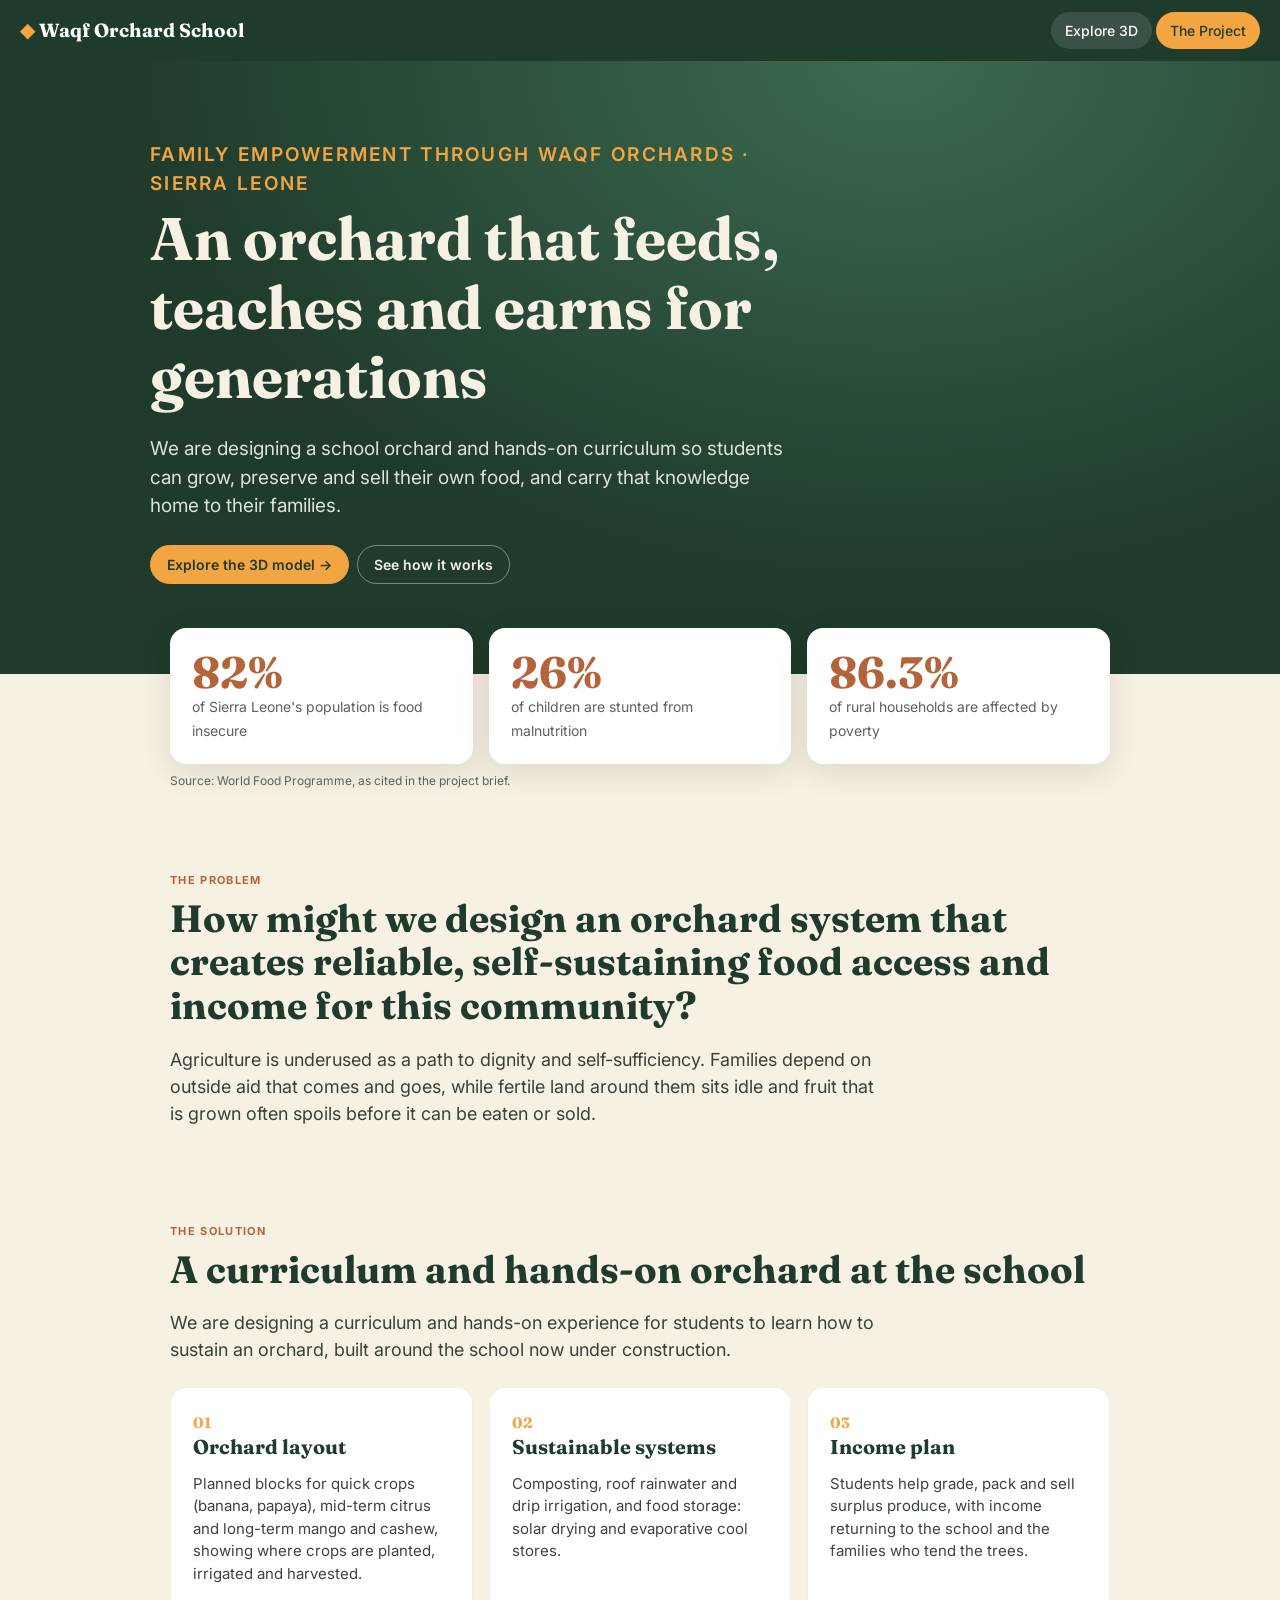
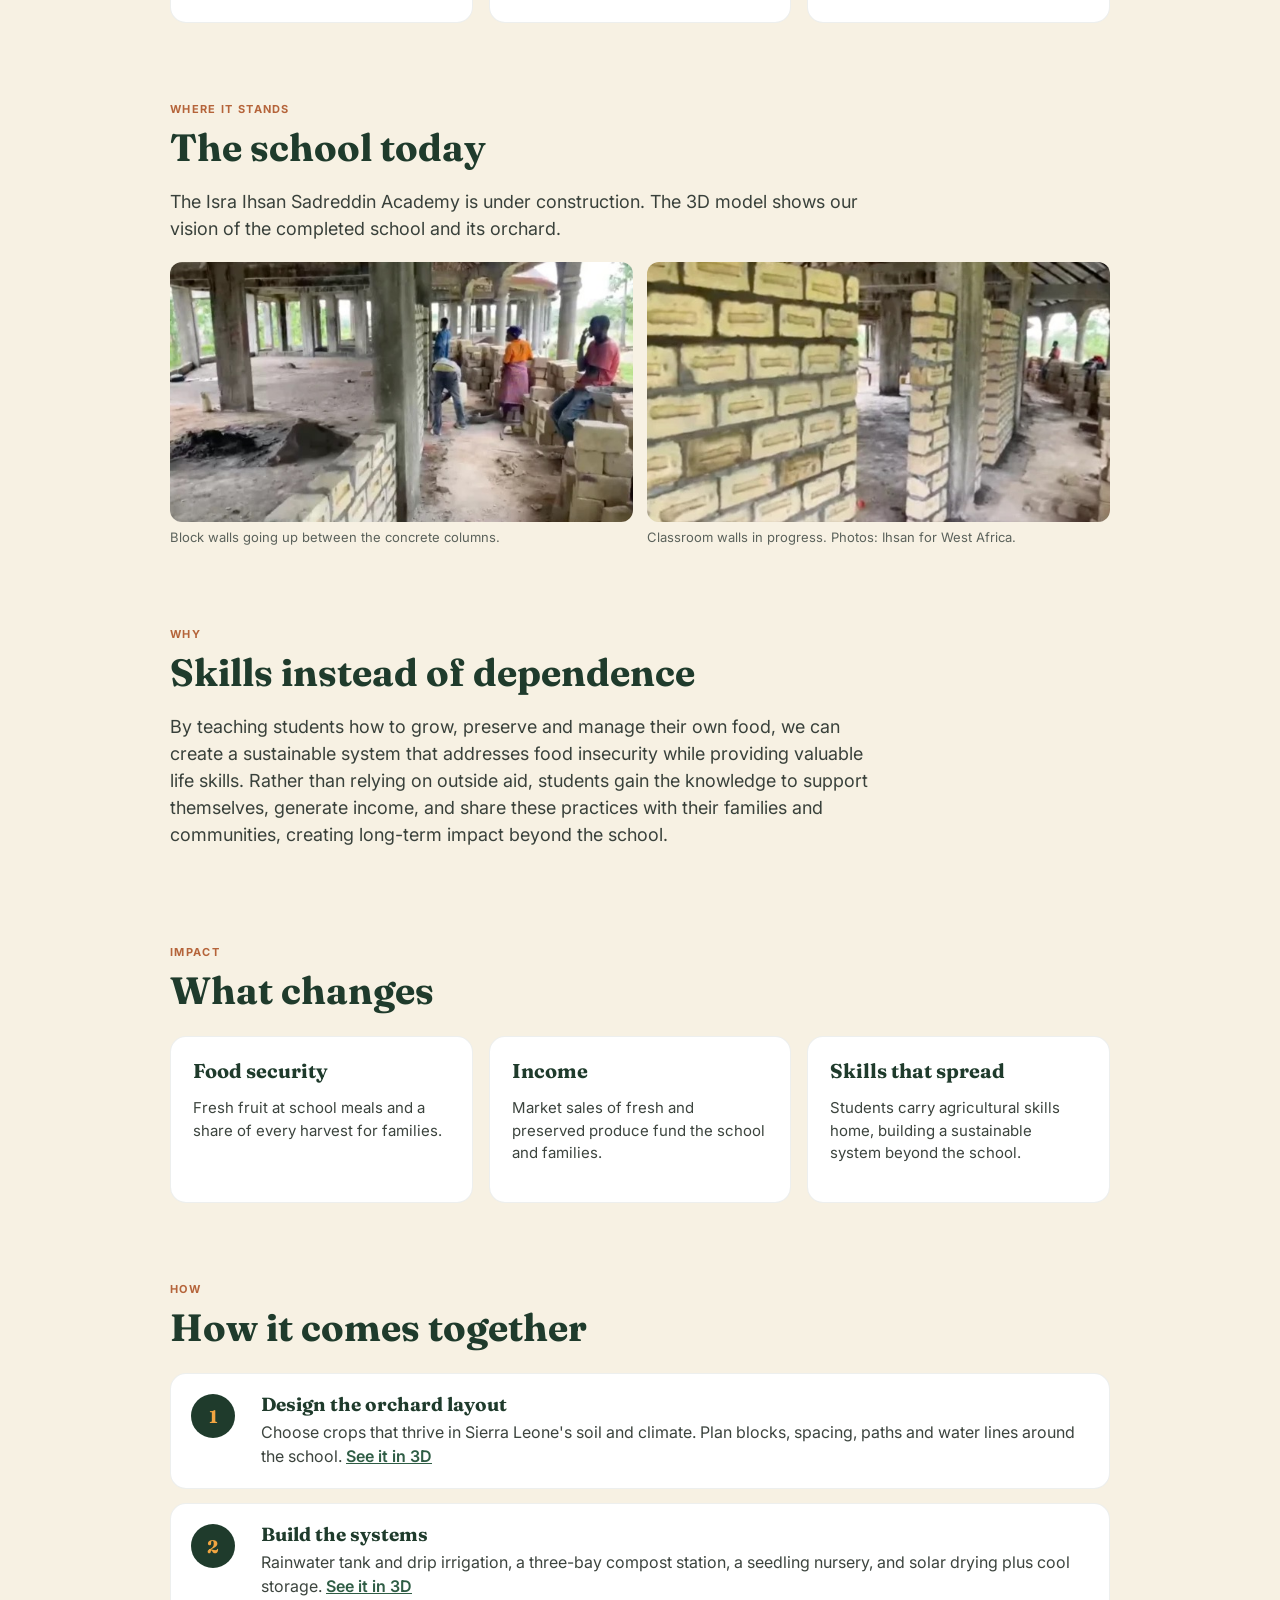
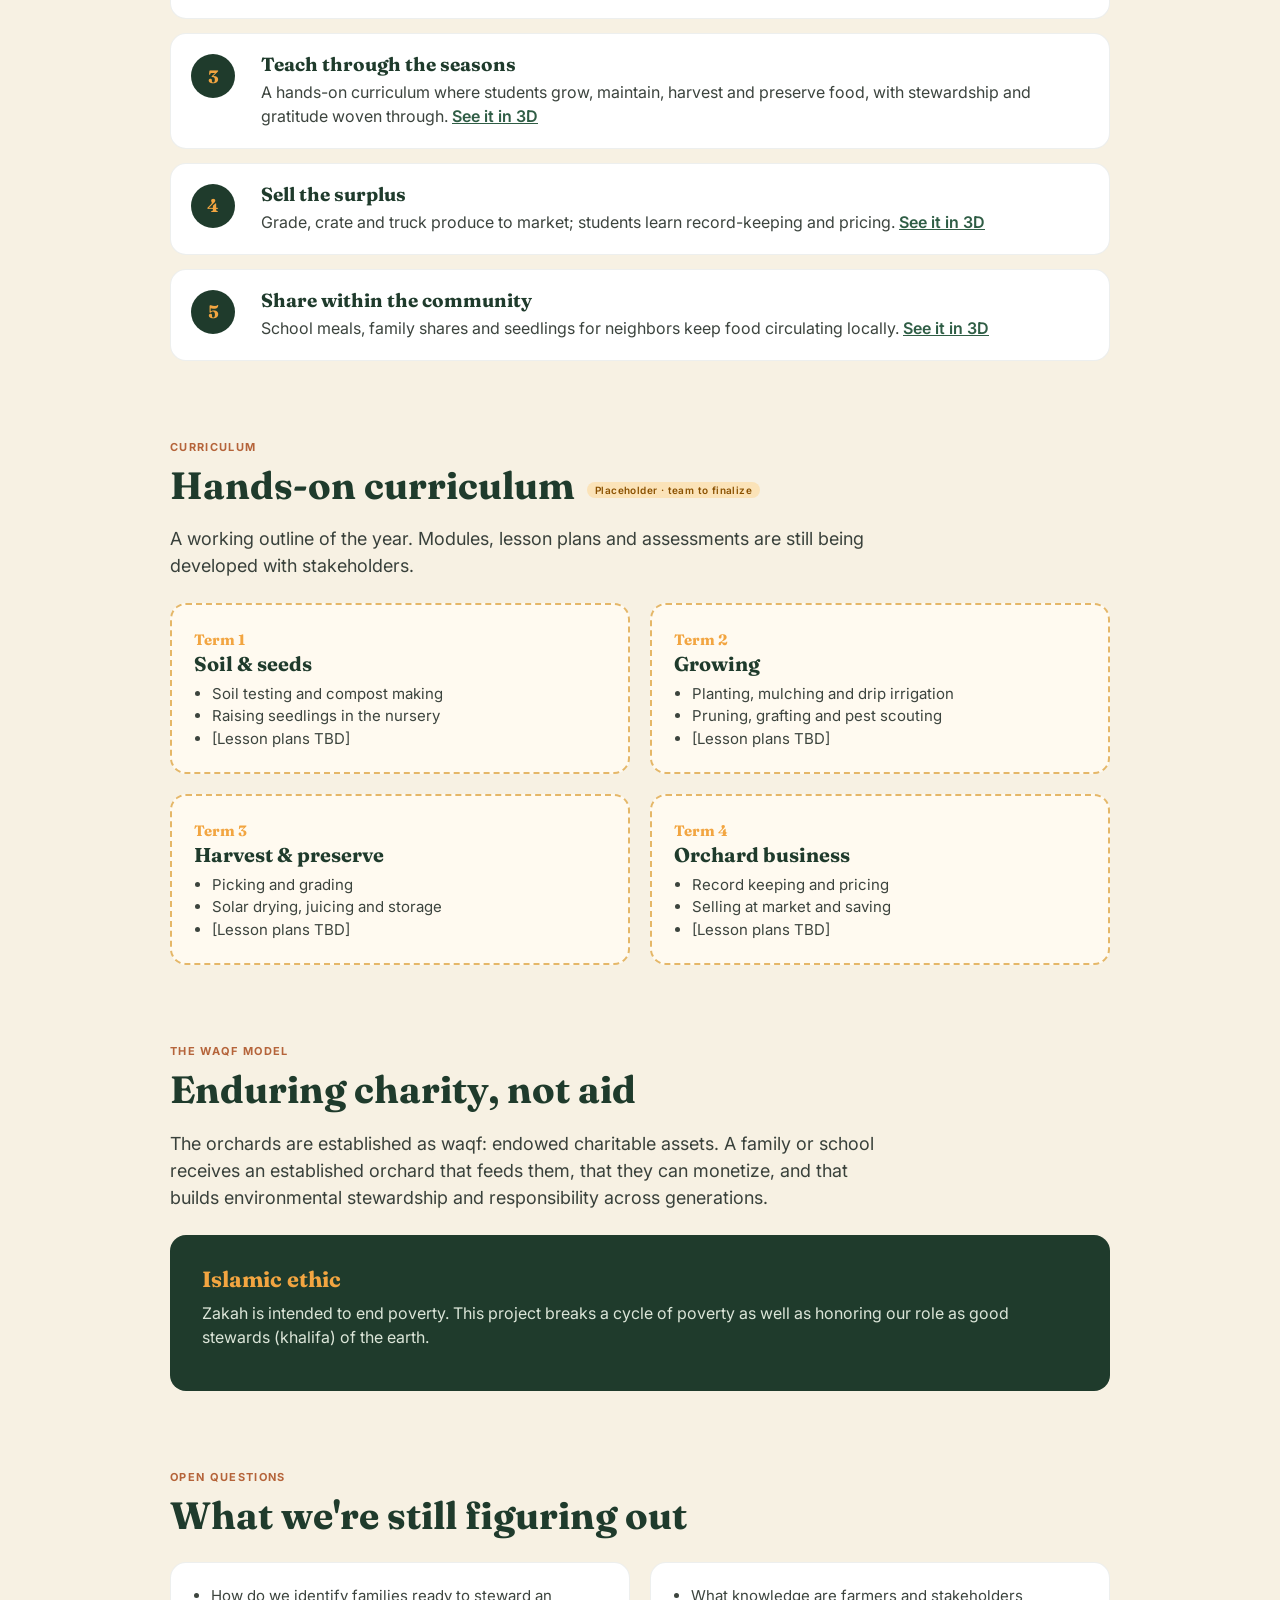
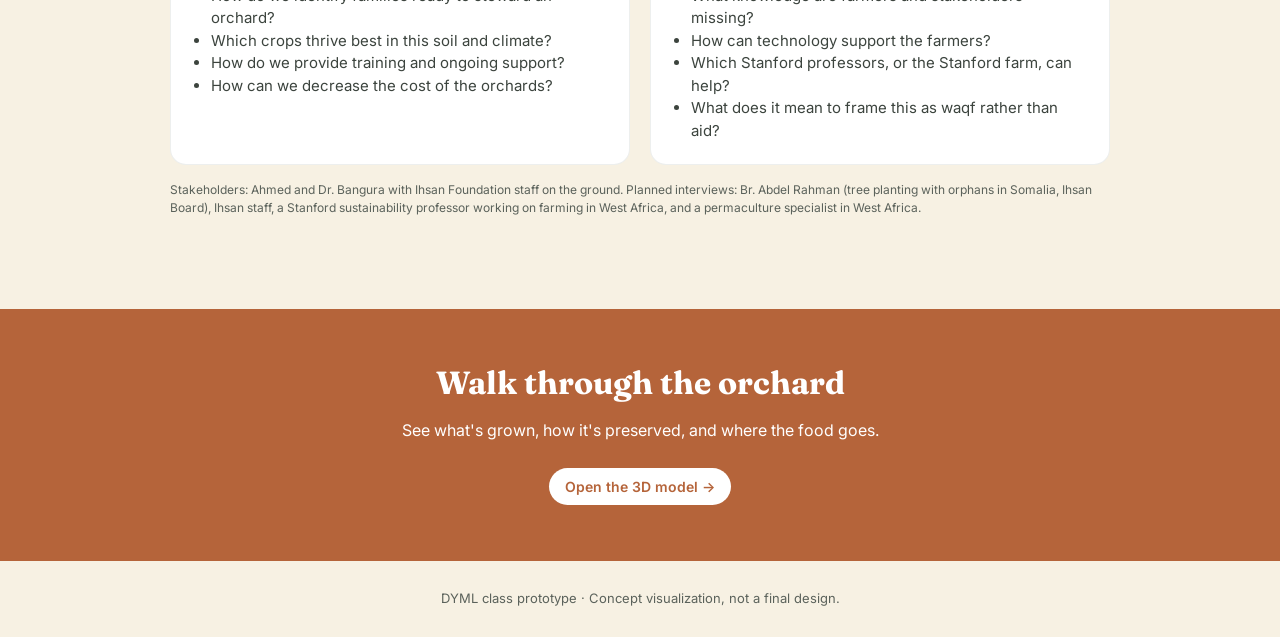
==== project.html @ 0767a240 "Interactive 3D waqf orchard school prototype Procedural Three.js scene of the completed school and o" ====
<!doctype html>
<html lang="en">
<head>
  <meta charset="utf-8" />
  <meta name="viewport" content="width=device-width, initial-scale=1" />
  <title>Waqf Orchard School · The Project</title>
  <meta name="description" content="Family empowerment through waqf orchards in Sierra Leone: the problem, solution, why, impact and how." />
  <link rel="preconnect" href="https://fonts.googleapis.com" />
  <link rel="preconnect" href="https://fonts.gstatic.com" crossorigin />
  <link href="https://fonts.googleapis.com/css2?family=Fraunces:opsz,wght@9..144,500;9..144,700&family=Inter:wght@400;500;600&display=swap" rel="stylesheet" />
  <link rel="stylesheet" href="css/style.css" />
</head>
<body class="page">
  <header class="topbar">
    <a class="brand" href="index.html"><span class="brand-mark">◆</span> Waqf Orchard School</a>
    <nav>
      <a href="index.html">Explore 3D</a>
      <a href="project.html" class="active">The Project</a>
    </nav>
  </header>

  <section class="hero">
    <div class="wrap">
      <p class="eyebrow">Family Empowerment Through Waqf Orchards · Sierra Leone</p>
      <h1>An orchard that feeds, teaches and earns for generations</h1>
      <p>We are designing a school orchard and hands-on curriculum so students can grow, preserve and sell their own food, and carry that knowledge home to their families.</p>
      <div class="actions">
        <a class="btn" href="index.html">Explore the 3D model →</a>
        <a class="btn ghost" href="#how">See how it works</a>
      </div>
    </div>
  </section>

  <div class="wrap">
    <div class="stats">
      <div class="stat"><b>82%</b><span>of Sierra Leone's population is food insecure</span></div>
      <div class="stat"><b>26%</b><span>of children are stunted from malnutrition</span></div>
      <div class="stat"><b>86.3%</b><span>of rural households are affected by poverty</span></div>
    </div>
    <p class="source">Source: World Food Programme, as cited in the project brief.</p>

    <section class="block" id="problem">
      <span class="label-pill">The problem</span>
      <h2>How might we design an orchard system that creates reliable, self-sustaining food access and income for this community?</h2>
      <p class="lead">Agriculture is underused as a path to dignity and self-sufficiency. Families depend on outside aid that comes and goes, while fertile land around them sits idle and fruit that is grown often spoils before it can be eaten or sold.</p>
    </section>

    <section class="block" id="solution">
      <span class="label-pill">The solution</span>
      <h2>A curriculum and hands-on orchard at the school</h2>
      <p class="lead">We are designing a curriculum and hands-on experience for students to learn how to sustain an orchard, built around the school now under construction.</p>
      <div class="grid3">
        <div class="tile"><span class="num">01</span><h3>Orchard layout</h3><p>Planned blocks for quick crops (banana, papaya), mid-term citrus and long-term mango and cashew, showing where crops are planted, irrigated and harvested.</p></div>
        <div class="tile"><span class="num">02</span><h3>Sustainable systems</h3><p>Composting, roof rainwater and drip irrigation, and food storage: solar drying and evaporative cool stores.</p></div>
        <div class="tile"><span class="num">03</span><h3>Income plan</h3><p>Students help grade, pack and sell surplus produce, with income returning to the school and the families who tend the trees.</p></div>
      </div>
    </section>

    <section class="block" id="today">
      <span class="label-pill">Where it stands</span>
      <h2>The school today</h2>
      <p class="lead">The Isra Ihsan Sadreddin Academy is under construction. The 3D model shows our vision of the completed school and its orchard.</p>
      <div class="photos">
        <figure><img src="assets/site-today-1.jpg" alt="Workers building block walls between concrete columns at the unfinished school" /><figcaption>Block walls going up between the concrete columns.</figcaption></figure>
        <figure><img src="assets/site-today-2.jpg" alt="Interior of the unfinished school with stacked blocks and columns" /><figcaption>Classroom walls in progress. Photos: Ihsan for West Africa.</figcaption></figure>
      </div>
    </section>

    <section class="block" id="why">
      <span class="label-pill">Why</span>
      <h2>Skills instead of dependence</h2>
      <p class="lead">By teaching students how to grow, preserve and manage their own food, we can create a sustainable system that addresses food insecurity while providing valuable life skills. Rather than relying on outside aid, students gain the knowledge to support themselves, generate income, and share these practices with their families and communities, creating long-term impact beyond the school.</p>
    </section>

    <section class="block" id="impact">
      <span class="label-pill">Impact</span>
      <h2>What changes</h2>
      <div class="grid3">
        <div class="tile"><h3>Food security</h3><p>Fresh fruit at school meals and a share of every harvest for families.</p></div>
        <div class="tile"><h3>Income</h3><p>Market sales of fresh and preserved produce fund the school and families.</p></div>
        <div class="tile"><h3>Skills that spread</h3><p>Students carry agricultural skills home, building a sustainable system beyond the school.</p></div>
      </div>
    </section>

    <section class="block" id="how">
      <span class="label-pill">How</span>
      <h2>How it comes together</h2>
      <div class="steps-list">
        <div class="step"><div><h3>Design the orchard layout</h3><p>Choose crops that thrive in Sierra Leone's soil and climate. Plan blocks, spacing, paths and water lines around the school. <a href="index.html#mango">See it in 3D</a></p></div></div>
        <div class="step"><div><h3>Build the systems</h3><p>Rainwater tank and drip irrigation, a three-bay compost station, a seedling nursery, and solar drying plus cool storage. <a href="index.html#irrigation">See it in 3D</a></p></div></div>
        <div class="step"><div><h3>Teach through the seasons</h3><p>A hands-on curriculum where students grow, maintain, harvest and preserve food, with stewardship and gratitude woven through. <a href="index.html#classroom">See it in 3D</a></p></div></div>
        <div class="step"><div><h3>Sell the surplus</h3><p>Grade, crate and truck produce to market; students learn record-keeping and pricing. <a href="index.html#truck">See it in 3D</a></p></div></div>
        <div class="step"><div><h3>Share within the community</h3><p>School meals, family shares and seedlings for neighbors keep food circulating locally. <a href="index.html#dining">See it in 3D</a></p></div></div>
      </div>
    </section>

    <section class="block" id="curriculum">
      <span class="label-pill">Curriculum</span>
      <h2>Hands-on curriculum <span class="badge">Placeholder · team to finalize</span></h2>
      <p class="lead">A working outline of the year. Modules, lesson plans and assessments are still being developed with stakeholders.</p>
      <div class="grid2">
        <div class="tile placeholder"><span class="num">Term 1</span><h3>Soil &amp; seeds</h3><ul><li>Soil testing and compost making</li><li>Raising seedlings in the nursery</li><li>[Lesson plans TBD]</li></ul></div>
        <div class="tile placeholder"><span class="num">Term 2</span><h3>Growing</h3><ul><li>Planting, mulching and drip irrigation</li><li>Pruning, grafting and pest scouting</li><li>[Lesson plans TBD]</li></ul></div>
        <div class="tile placeholder"><span class="num">Term 3</span><h3>Harvest &amp; preserve</h3><ul><li>Picking and grading</li><li>Solar drying, juicing and storage</li><li>[Lesson plans TBD]</li></ul></div>
        <div class="tile placeholder"><span class="num">Term 4</span><h3>Orchard business</h3><ul><li>Record keeping and pricing</li><li>Selling at market and saving</li><li>[Lesson plans TBD]</li></ul></div>
      </div>
    </section>

    <section class="block" id="waqf">
      <span class="label-pill">The waqf model</span>
      <h2>Enduring charity, not aid</h2>
      <p class="lead">The orchards are established as waqf: endowed charitable assets. A family or school receives an established orchard that feeds them, that they can monetize, and that builds environmental stewardship and responsibility across generations.</p>
      <div class="quote">
        <h3>Islamic ethic</h3>
        <p>Zakah is intended to end poverty. This project breaks a cycle of poverty as well as honoring our role as good stewards (khalifa) of the earth.</p>
      </div>
    </section>

    <section class="block" id="questions">
      <span class="label-pill">Open questions</span>
      <h2>What we're still figuring out</h2>
      <div class="grid2">
        <div class="tile"><ul>
          <li>How do we identify families ready to steward an orchard?</li>
          <li>Which crops thrive best in this soil and climate?</li>
          <li>How do we provide training and ongoing support?</li>
          <li>How can we decrease the cost of the orchards?</li>
        </ul></div>
        <div class="tile"><ul>
          <li>What knowledge are farmers and stakeholders missing?</li>
          <li>How can technology support the farmers?</li>
          <li>Which Stanford professors, or the Stanford farm, can help?</li>
          <li>What does it mean to frame this as waqf rather than aid?</li>
        </ul></div>
      </div>
      <p class="source" style="margin-top:16px">Stakeholders: Ahmed and Dr. Bangura with Ihsan Foundation staff on the ground. Planned interviews: Br. Abdel Rahman (tree planting with orphans in Somalia, Ihsan Board), Ihsan staff, a Stanford sustainability professor working on farming in West Africa, and a permaculture specialist in West Africa.</p>
    </section>
  </div>

  <section class="cta-band">
    <h2>Walk through the orchard</h2>
    <p>See what's grown, how it's preserved, and where the food goes.</p>
    <a class="btn" href="index.html">Open the 3D model →</a>
  </section>
  <footer>DYML class prototype · Concept visualization, not a final design.</footer>
</body>
</html>
---- css/style.css ----
:root {
  --green: #1f3b2c;
  --green-2: #2f5d45;
  --mango: #f2a541;
  --laterite: #b5643a;
  --cream: #f7f1e3;
  --ink: #1d231f;
  --muted: #5b625b;
  --card: rgba(250, 246, 236, 0.94);
  --shadow: 0 12px 40px rgba(20, 30, 20, 0.25);
  --radius: 16px;
  --serif: 'Fraunces', Georgia, serif;
  --sans: 'Inter', system-ui, -apple-system, sans-serif;
}
* { box-sizing: border-box; }
html, body { margin: 0; }
body { font-family: var(--sans); color: var(--ink); background: var(--cream); line-height: 1.5; }
h1, h2, h3 { font-family: var(--serif); line-height: 1.15; margin: 0 0 0.4em; }
a { color: inherit; }
[hidden] { display: none !important; }

/* ---------- Top bar ---------- */
.topbar {
  position: fixed; top: 0; left: 0; right: 0; z-index: 20;
  display: flex; align-items: center; justify-content: space-between;
  padding: 12px 20px; gap: 12px;
  background: linear-gradient(to bottom, rgba(18, 32, 24, 0.75), rgba(18, 32, 24, 0));
  color: #fff;
}
.brand { font-family: var(--serif); font-weight: 700; font-size: 19px; text-decoration: none; white-space: nowrap; }
.brand-mark { color: var(--mango); }
.topbar nav { display: flex; gap: 4px; }
.topbar nav a {
  text-decoration: none; font-size: 14px; font-weight: 500; padding: 8px 14px; border-radius: 999px;
  background: rgba(255, 255, 255, 0.12); backdrop-filter: blur(6px);
}
.topbar nav a.active, .topbar nav a:hover { background: var(--mango); color: var(--green); }

/* ---------- Explore page ---------- */
body.explore { overflow: hidden; background: #9fb7c9; }
#scene { position: fixed; inset: 0; width: 100vw; height: 100vh; display: block; outline: none; touch-action: none; }
.card { background: var(--card); backdrop-filter: blur(10px); border-radius: var(--radius); box-shadow: var(--shadow); }
.eyebrow { text-transform: uppercase; letter-spacing: 0.12em; font-size: 11px; font-weight: 600; color: var(--laterite); margin: 0 0 6px; }

.intro { position: fixed; left: 24px; top: 84px; width: min(420px, calc(100vw - 32px)); padding: 26px; z-index: 15; }
.intro h1 { font-size: 34px; color: var(--green); }
.intro p { color: var(--muted); margin: 0 0 14px; }
.intro .hint { font-size: 13px; margin: 14px 0 0; }
.actions { display: flex; flex-wrap: wrap; gap: 8px; }

.btn {
  font: 600 14px var(--sans); border: 1px solid rgba(31, 59, 44, 0.25); background: #fff; color: var(--green);
  padding: 10px 16px; border-radius: 999px; cursor: pointer; text-decoration: none; display: inline-flex; align-items: center;
  transition: transform .15s, background .15s;
}
.btn:hover { transform: translateY(-1px); }
.btn.primary { background: var(--green); color: #fff; border-color: var(--green); }
.btn.primary:hover { background: var(--green-2); }
.btn:disabled { opacity: 0.4; cursor: default; transform: none; }

.panel {
  position: fixed; right: 20px; top: 76px; bottom: 84px; width: min(400px, calc(100vw - 32px));
  padding: 24px 24px 20px; overflow-y: auto; z-index: 15; animation: slideIn .35s ease;
}
.panel h2 { font-size: 28px; color: var(--green); padding-right: 24px; }
.panel .summary { color: #333a35; font-size: 15px; }
.panel h3 { font-family: var(--sans); font-size: 13px; text-transform: uppercase; letter-spacing: 0.08em; color: var(--green-2); margin: 18px 0 6px; }
.panel ul { margin: 0; padding-left: 18px; }
.panel li { margin: 5px 0; font-size: 14.5px; }
.badge { display: inline-block; font: 600 10px var(--sans); letter-spacing: 0.04em; text-transform: none; background: #fbe3b8; color: #8a5100; padding: 2px 8px; border-radius: 999px; margin-left: 4px; vertical-align: middle; }
.close {
  position: absolute; top: 12px; right: 12px; width: 32px; height: 32px; border-radius: 50%; border: 0;
  background: rgba(31, 59, 44, 0.08); font-size: 20px; line-height: 1; cursor: pointer; color: var(--green);
}
.close:hover { background: rgba(31, 59, 44, 0.16); }
@keyframes slideIn { from { opacity: 0; transform: translateX(20px); } to { opacity: 1; transform: none; } }

.tour {
  position: fixed; left: 50%; bottom: 24px; transform: translateX(-50%); width: min(620px, calc(100vw - 32px));
  padding: 20px 22px; z-index: 16; animation: rise .35s ease;
}
.tour-head { display: flex; align-items: center; gap: 10px; margin-bottom: 6px; }
.tour .tag { background: var(--mango); color: var(--green); font-weight: 700; font-size: 12px; padding: 3px 10px; border-radius: 999px; text-transform: uppercase; letter-spacing: 0.06em; }
.tour .steps { font-size: 12px; color: var(--muted); }
.tour .close { position: static; margin-left: auto; }
.tour h2 { font-size: 24px; color: var(--green); }
.tour p { margin: 0 0 14px; color: #333a35; }
.tour-nav { display: flex; gap: 8px; justify-content: flex-end; }
.tour-nav #tourPrev { margin-right: auto; }
@keyframes rise { from { opacity: 0; transform: translate(-50%, 16px); } to { opacity: 1; transform: translateX(-50%); } }

body.touring .toolbar, body.touring .controls-hint { display: none; }

.toolbar { position: fixed; left: 20px; bottom: 20px; display: flex; gap: 8px; z-index: 14; }
.tool {
  font: 600 13px var(--sans); padding: 10px 14px; border-radius: 999px; border: 0; cursor: pointer;
  background: var(--card); color: var(--green); box-shadow: var(--shadow);
}
.tool:hover, .tool.on { background: var(--green); color: #fff; }
.controls-hint { position: fixed; right: 20px; bottom: 20px; margin: 0; font-size: 12px; color: #fff; background: rgba(18, 32, 24, 0.55); padding: 7px 12px; border-radius: 999px; z-index: 13; }

/* Hotspots */
#hotspots { position: fixed; inset: 0; pointer-events: none; z-index: 10; }
.hotspot {
  position: absolute; left: 0; top: 0; pointer-events: auto; border: 0; background: none; padding: 0; cursor: pointer;
  display: flex; align-items: center; gap: 6px; margin: -15px 0 0 -15px; font-family: var(--sans);
}
.hotspot .dot {
  width: 30px; height: 30px; border-radius: 50%; display: grid; place-items: center; flex: none;
  background: var(--mango); color: var(--green); font-weight: 700; font-size: 13px;
  border: 2px solid #fff; box-shadow: 0 0 0 0 rgba(242, 165, 65, 0.7); animation: pulse 2.2s infinite;
}
.hotspot .label {
  background: rgba(18, 32, 24, 0.78); color: #fff; font-size: 12.5px; font-weight: 600; padding: 4px 10px;
  border-radius: 999px; white-space: nowrap; transition: opacity .2s;
}
.hotspot:hover .dot, .hotspot.active .dot { background: #fff; transform: scale(1.15); }
.hotspot.active .label { background: var(--green); outline: 2px solid var(--mango); }
.hotspot.far .label { opacity: 0; }
.hotspot.far:hover .label, .hotspot.far.active .label { opacity: 1; }
@keyframes pulse {
  0% { box-shadow: 0 0 0 0 rgba(242, 165, 65, 0.75); }
  70% { box-shadow: 0 0 0 14px rgba(242, 165, 65, 0); }
  100% { box-shadow: 0 0 0 0 rgba(242, 165, 65, 0); }
}

#loader { position: fixed; inset: 0; z-index: 50; display: grid; place-content: center; justify-items: center; gap: 12px; background: var(--green); color: var(--cream); font-family: var(--serif); transition: opacity .6s; }
#loader.done { opacity: 0; pointer-events: none; }
.spinner { width: 38px; height: 38px; border-radius: 50%; border: 3px solid rgba(255,255,255,.25); border-top-color: var(--mango); animation: spin 0.9s linear infinite; }
@keyframes spin { to { transform: rotate(360deg); } }

@media (max-width: 720px) {
  .brand { font-size: 16px; }
  .topbar nav a { padding: 7px 10px; font-size: 13px; }
  .intro { left: 16px; top: 70px; padding: 20px; }
  .intro h1 { font-size: 26px; }
  .panel { left: 16px; right: 16px; top: auto; bottom: 16px; width: auto; max-height: 58vh; animation: rise2 .3s ease; }
  .tour { bottom: 16px; }
  .toolbar { left: 16px; bottom: 16px; }
  .controls-hint { display: none; }
  .hotspot .label { display: none; }
  .hotspot.active .label { display: block; }
  @keyframes rise2 { from { opacity: 0; transform: translateY(20px); } to { opacity: 1; transform: none; } }
}

/* ---------- Project page ---------- */
body.page { background: var(--cream); }
.page .topbar { position: sticky; background: var(--green); }
.hero {
  background: radial-gradient(ellipse at 70% 0%, #3c6b4f 0%, var(--green) 60%);
  color: var(--cream); padding: 80px 20px 90px;
}
.wrap { max-width: 980px; margin: 0 auto; padding: 0 20px; }
.hero .wrap { padding: 0; }
.hero h1 { font-size: clamp(36px, 6vw, 60px); max-width: 760px; }
.hero p { font-size: 19px; max-width: 640px; color: #dbe5d8; }
.hero .eyebrow { color: var(--mango); }
.hero .actions { margin-top: 24px; }
.hero .btn { background: var(--mango); border-color: var(--mango); color: var(--green); }
.hero .btn.ghost { background: transparent; color: var(--cream); border-color: rgba(255,255,255,.4); }

.stats { display: grid; grid-template-columns: repeat(3, 1fr); gap: 16px; margin-top: -46px; }
.stat { background: #fff; border-radius: var(--radius); padding: 22px; box-shadow: 0 8px 30px rgba(20,30,20,.12); }
.stat b { font-family: var(--serif); font-size: 44px; color: var(--laterite); display: block; line-height: 1; }
.stat span { font-size: 14px; color: var(--muted); }
.source { font-size: 12px; color: var(--muted); margin-top: 8px; }

section.block { padding: 64px 0 8px; }
section.block h2 { font-size: clamp(28px, 4vw, 38px); color: var(--green); }
section.block .lead { font-size: 18px; color: #39413b; max-width: 720px; }
.label-pill { display: inline-block; font: 700 11px var(--sans); text-transform: uppercase; letter-spacing: .12em; color: var(--laterite); margin-bottom: 10px; }

.grid2 { display: grid; grid-template-columns: 1fr 1fr; gap: 20px; margin-top: 24px; }
.grid3 { display: grid; grid-template-columns: repeat(3, 1fr); gap: 16px; margin-top: 24px; }
.tile { background: #fff; border-radius: var(--radius); padding: 22px; border: 1px solid rgba(31,59,44,.08); }
.tile h3 { font-size: 20px; color: var(--green); }
.tile p, .tile li { color: #3c443e; font-size: 15px; }
.tile ul { padding-left: 18px; margin: 0; }
.tile .num { font-family: var(--serif); font-size: 15px; color: var(--mango); font-weight: 700; }
.tile.placeholder { border: 2px dashed #e5b768; background: #fffaf0; }

.steps-list { counter-reset: s; display: grid; gap: 14px; margin-top: 24px; }
.step { display: grid; grid-template-columns: 54px 1fr; gap: 16px; background: #fff; border-radius: var(--radius); padding: 20px; border: 1px solid rgba(31,59,44,.08); }
.step::before { counter-increment: s; content: counter(s); width: 44px; height: 44px; border-radius: 50%; background: var(--green); color: var(--mango); display: grid; place-items: center; font: 700 18px var(--serif); }
.step h3 { font-size: 19px; color: var(--green); margin-bottom: 4px; }
.step p { margin: 0; color: #3c443e; }
.step a { color: var(--green-2); font-weight: 600; }

.photos { display: grid; grid-template-columns: 1fr 1fr; gap: 14px; margin-top: 20px; }
.photos figure { margin: 0; }
.photos img { width: 100%; border-radius: 12px; display: block; aspect-ratio: 16/9; object-fit: cover; }
.photos figcaption { font-size: 13px; color: var(--muted); margin-top: 6px; }

.quote { background: var(--green); color: var(--cream); border-radius: var(--radius); padding: 32px; margin-top: 24px; }
.quote h3 { color: var(--mango); font-size: 22px; }
.quote p { color: #dbe5d8; margin: 0 0 10px; }

.cta-band { margin: 72px 0 0; background: var(--laterite); color: #fff; padding: 56px 20px; text-align: center; }
.cta-band h2 { font-size: 32px; }
.cta-band .btn { background: #fff; color: var(--laterite); border: 0; margin-top: 10px; }
footer { padding: 28px 20px; text-align: center; font-size: 13px; color: var(--muted); }

@media (max-width: 760px) {
  .stats, .grid2, .grid3, .photos { grid-template-columns: 1fr; }
  .stats { margin-top: -30px; }
  .hero { padding: 56px 16px 70px; }
  .wrap { padding: 0 16px; }
  .step { grid-template-columns: 44px 1fr; padding: 16px; }
}
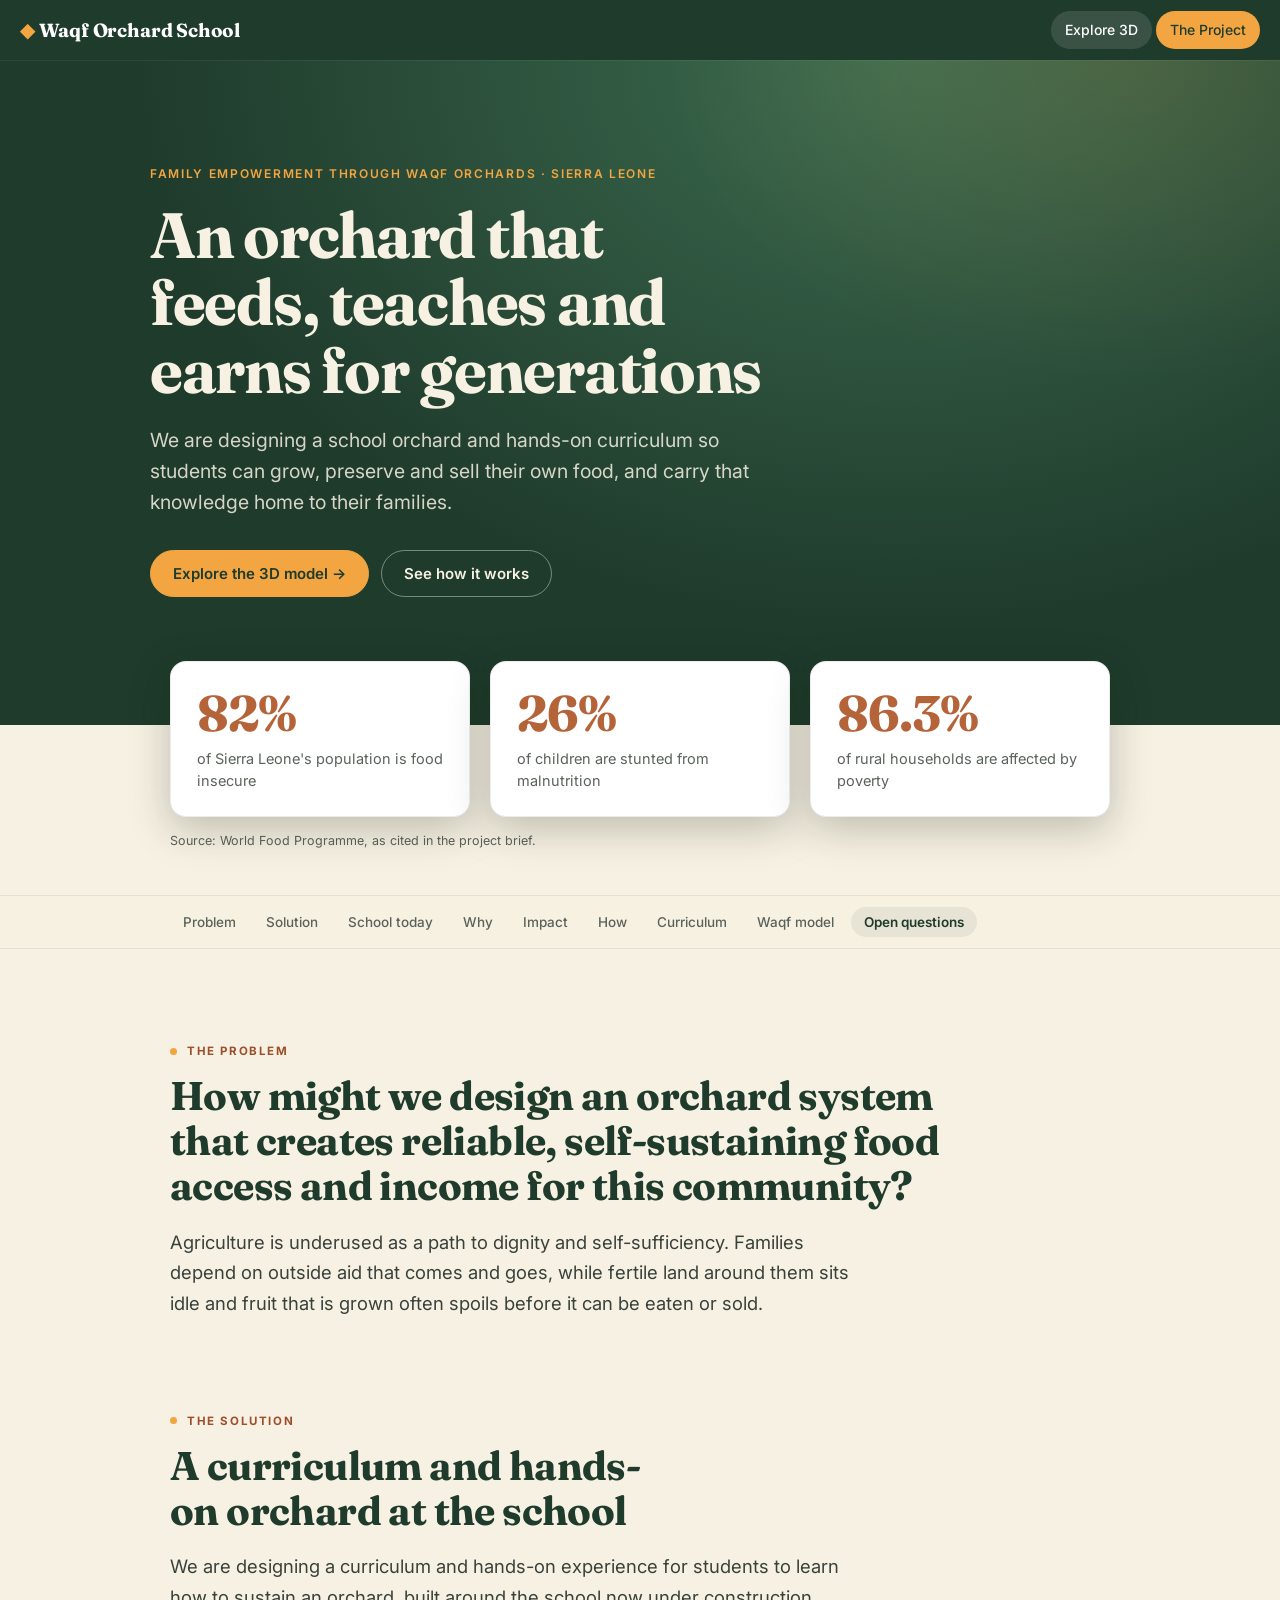
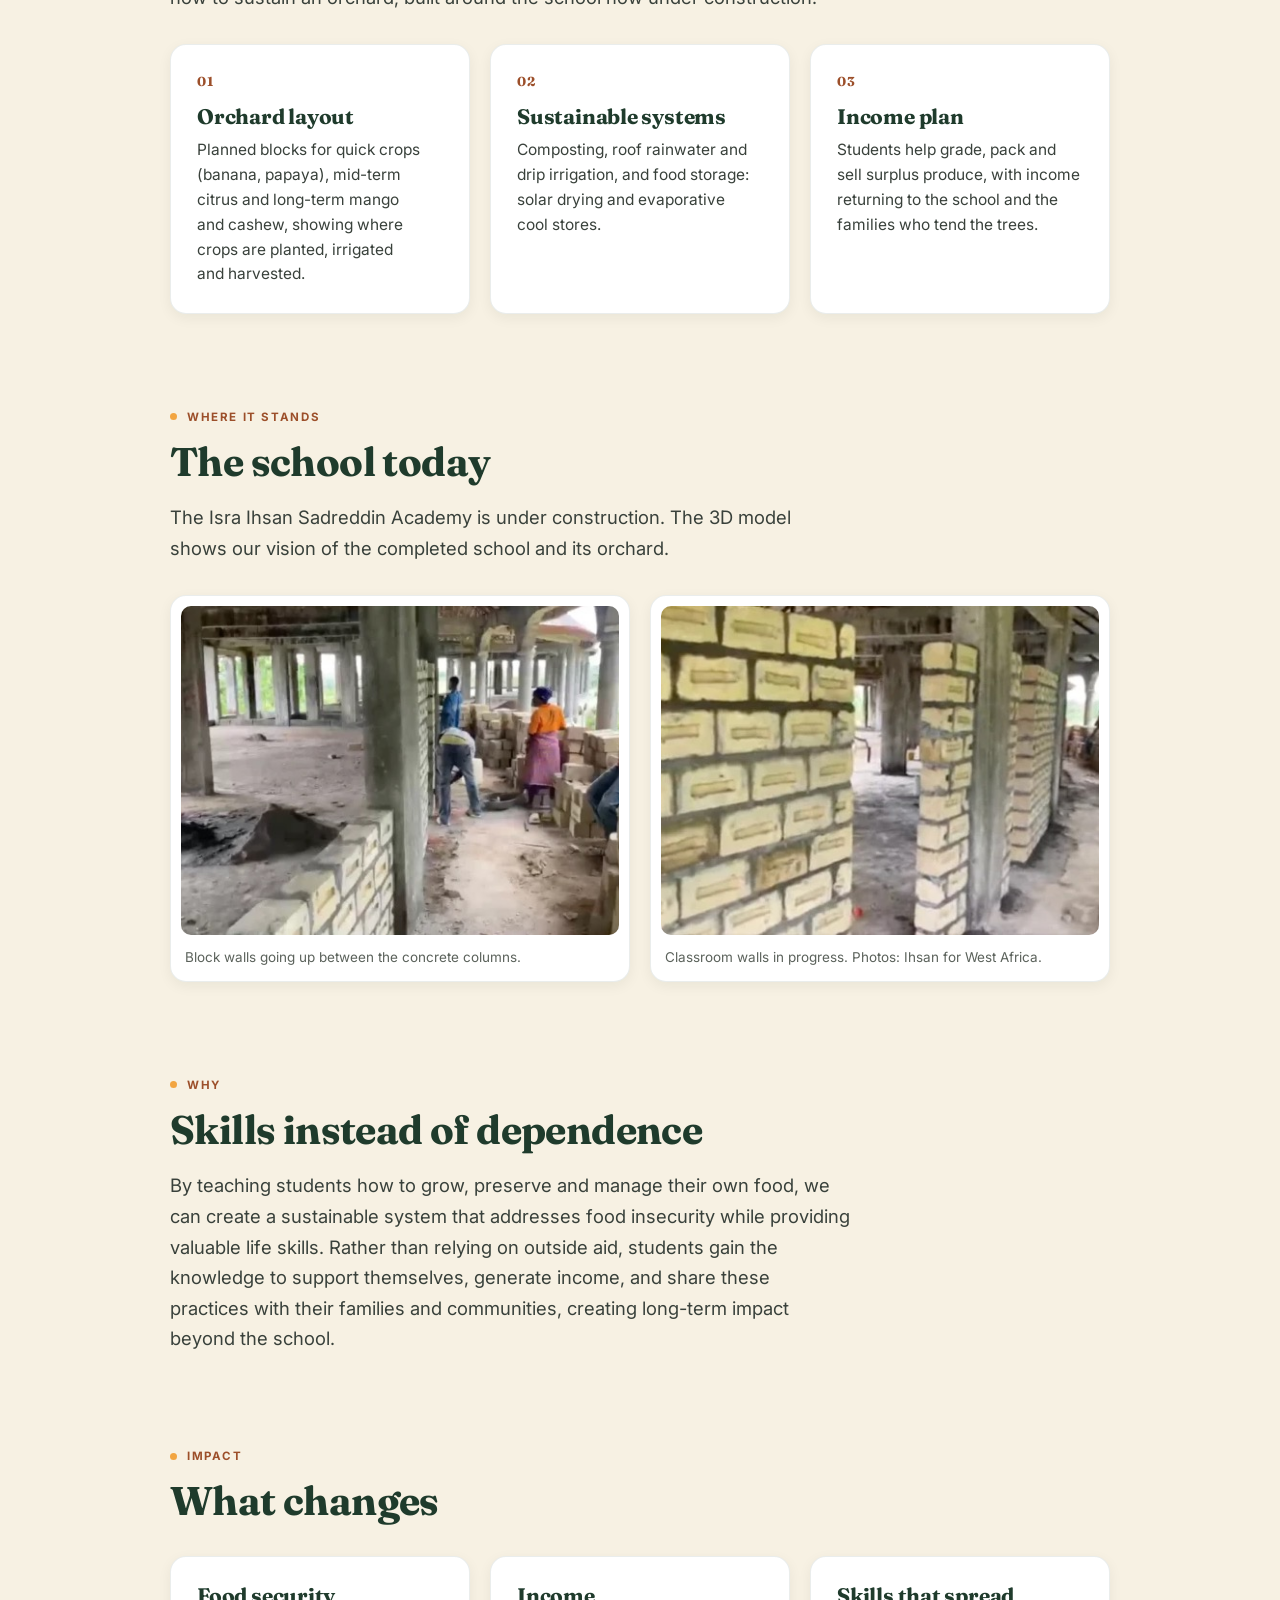
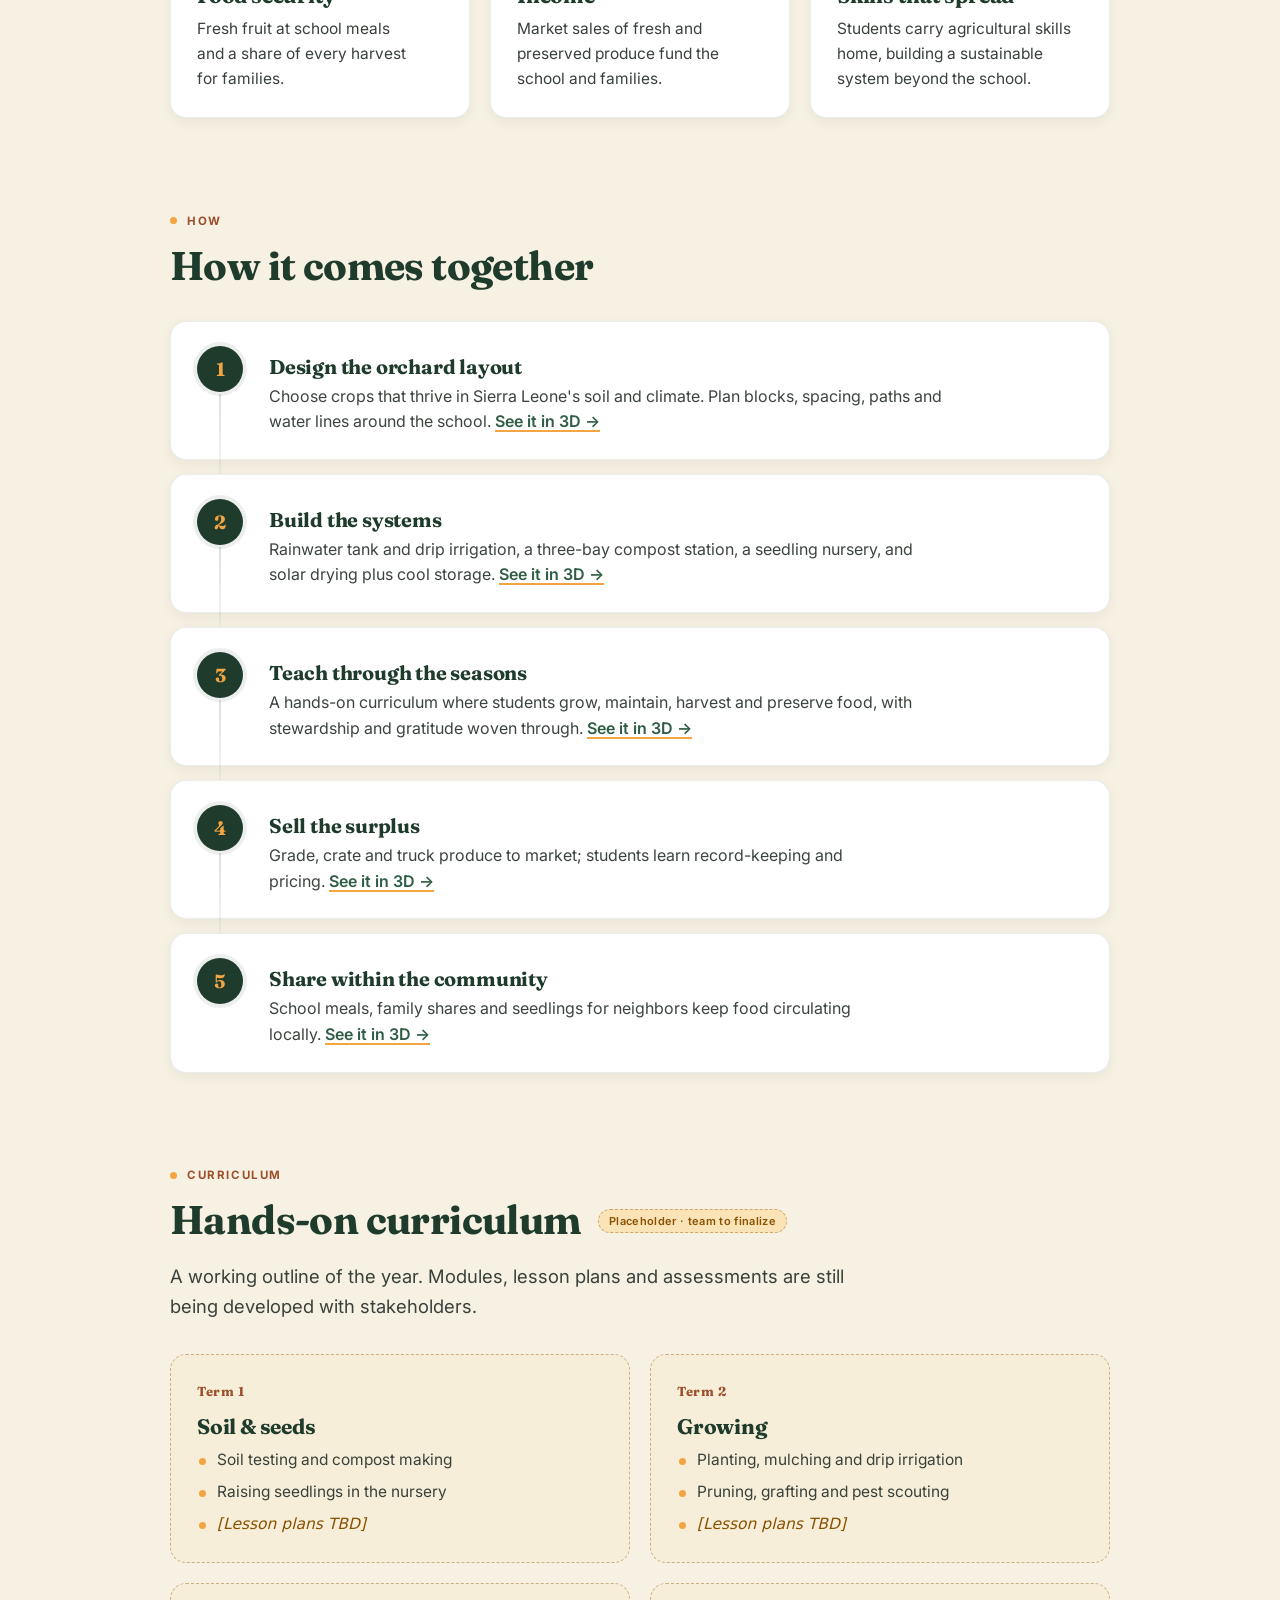
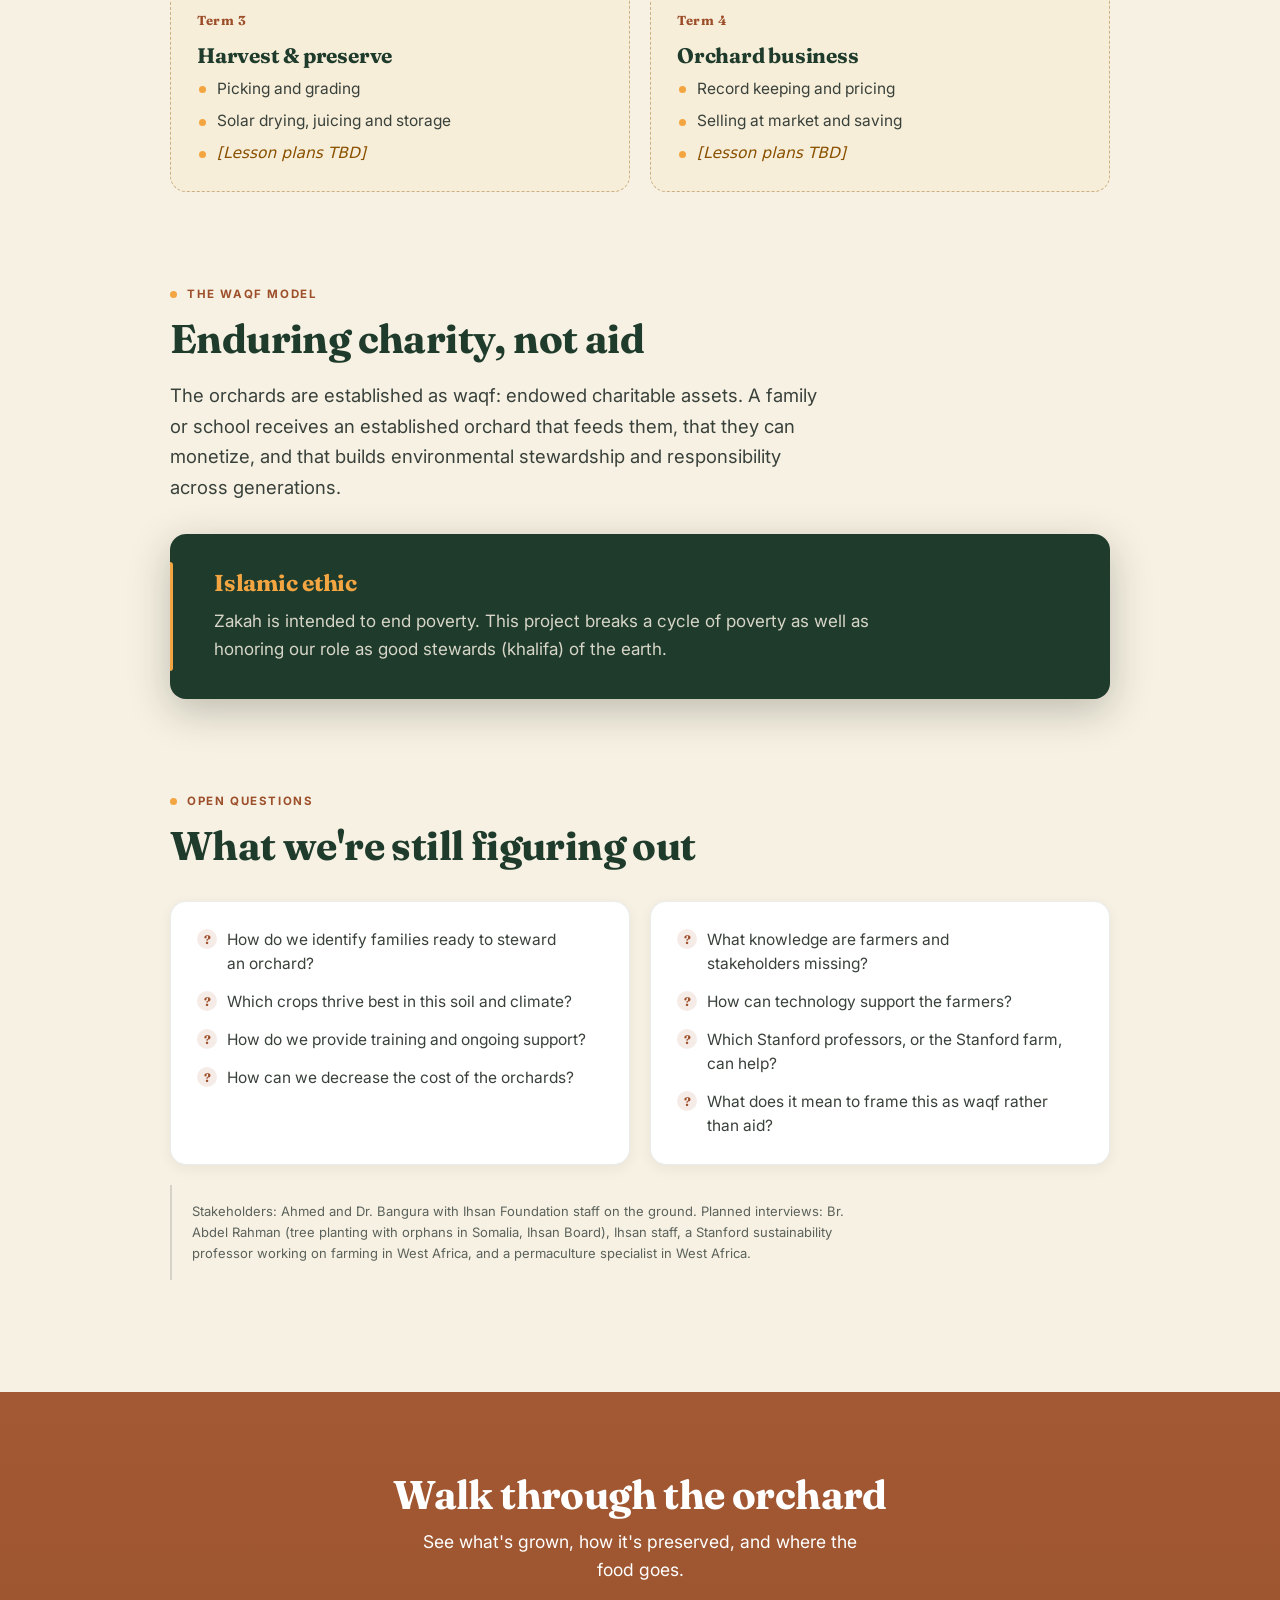
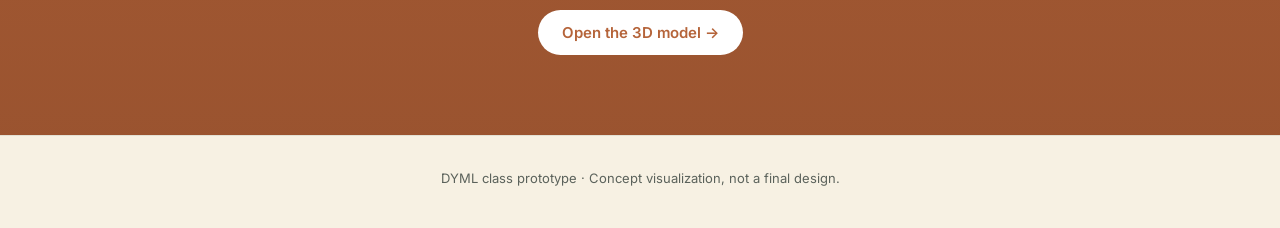
==== commit 00b72b4c: "WIP: explore fly mode, mode switching, Esc to main menu, comments hooks Co-Authored-By: Claude Opus " ====
--- a/project.html
+++ b/project.html
@@ -9,139 +9,179 @@
   <link rel="preconnect" href="https://fonts.gstatic.com" crossorigin />
   <link href="https://fonts.googleapis.com/css2?family=Fraunces:opsz,wght@9..144,500;9..144,700&family=Inter:wght@400;500;600&display=swap" rel="stylesheet" />
   <link rel="stylesheet" href="css/style.css" />
+  <link rel="stylesheet" href="css/project.css" />
 </head>
 <body class="page">
+  <a class="skip-link" href="#main">Skip to content</a>
   <header class="topbar">
     <a class="brand" href="index.html"><span class="brand-mark">◆</span> Waqf Orchard School</a>
-    <nav>
+    <nav aria-label="Site">
       <a href="index.html">Explore 3D</a>
-      <a href="project.html" class="active">The Project</a>
+      <a href="project.html" class="active" aria-current="page">The Project</a>
     </nav>
   </header>
 
-  <section class="hero">
-    <div class="wrap">
-      <p class="eyebrow">Family Empowerment Through Waqf Orchards · Sierra Leone</p>
-      <h1>An orchard that feeds, teaches and earns for generations</h1>
-      <p>We are designing a school orchard and hands-on curriculum so students can grow, preserve and sell their own food, and carry that knowledge home to their families.</p>
-      <div class="actions">
-        <a class="btn" href="index.html">Explore the 3D model →</a>
-        <a class="btn ghost" href="#how">See how it works</a>
-      </div>
-    </div>
-  </section>
-
-  <div class="wrap">
-    <div class="stats">
-      <div class="stat"><b>82%</b><span>of Sierra Leone's population is food insecure</span></div>
-      <div class="stat"><b>26%</b><span>of children are stunted from malnutrition</span></div>
-      <div class="stat"><b>86.3%</b><span>of rural households are affected by poverty</span></div>
-    </div>
-    <p class="source">Source: World Food Programme, as cited in the project brief.</p>
-
-    <section class="block" id="problem">
-      <span class="label-pill">The problem</span>
-      <h2>How might we design an orchard system that creates reliable, self-sustaining food access and income for this community?</h2>
-      <p class="lead">Agriculture is underused as a path to dignity and self-sufficiency. Families depend on outside aid that comes and goes, while fertile land around them sits idle and fruit that is grown often spoils before it can be eaten or sold.</p>
-    </section>
-
-    <section class="block" id="solution">
-      <span class="label-pill">The solution</span>
-      <h2>A curriculum and hands-on orchard at the school</h2>
-      <p class="lead">We are designing a curriculum and hands-on experience for students to learn how to sustain an orchard, built around the school now under construction.</p>
-      <div class="grid3">
-        <div class="tile"><span class="num">01</span><h3>Orchard layout</h3><p>Planned blocks for quick crops (banana, papaya), mid-term citrus and long-term mango and cashew, showing where crops are planted, irrigated and harvested.</p></div>
-        <div class="tile"><span class="num">02</span><h3>Sustainable systems</h3><p>Composting, roof rainwater and drip irrigation, and food storage: solar drying and evaporative cool stores.</p></div>
-        <div class="tile"><span class="num">03</span><h3>Income plan</h3><p>Students help grade, pack and sell surplus produce, with income returning to the school and the families who tend the trees.</p></div>
+  <main id="main">
+    <section class="hero">
+      <div class="wrap">
+        <p class="eyebrow">Family Empowerment Through Waqf Orchards · Sierra Leone</p>
+        <h1>An orchard that feeds, teaches and earns for generations</h1>
+        <p>We are designing a school orchard and hands-on curriculum so students can grow, preserve and sell their own food, and carry that knowledge home to their families.</p>
+        <div class="actions">
+          <a class="btn" href="index.html">Explore the 3D model →</a>
+          <a class="btn ghost" href="#how">See how it works</a>
+        </div>
       </div>
     </section>
 
-    <section class="block" id="today">
-      <span class="label-pill">Where it stands</span>
-      <h2>The school today</h2>
-      <p class="lead">The Isra Ihsan Sadreddin Academy is under construction. The 3D model shows our vision of the completed school and its orchard.</p>
-      <div class="photos">
-        <figure><img src="assets/site-today-1.jpg" alt="Workers building block walls between concrete columns at the unfinished school" /><figcaption>Block walls going up between the concrete columns.</figcaption></figure>
-        <figure><img src="assets/site-today-2.jpg" alt="Interior of the unfinished school with stacked blocks and columns" /><figcaption>Classroom walls in progress. Photos: Ihsan for West Africa.</figcaption></figure>
+    <div class="wrap">
+      <div class="stats">
+        <div class="stat"><b>82%</b><span>of Sierra Leone's population is food insecure</span></div>
+        <div class="stat"><b>26%</b><span>of children are stunted from malnutrition</span></div>
+        <div class="stat"><b>86.3%</b><span>of rural households are affected by poverty</span></div>
       </div>
+      <p class="source">Source: World Food Programme, as cited in the project brief.</p>
+
+      <nav class="section-nav" aria-label="On this page">
+        <div class="section-nav-inner">
+          <a href="#problem">Problem</a>
+          <a href="#solution">Solution</a>
+          <a href="#today">School today</a>
+          <a href="#why">Why</a>
+          <a href="#impact">Impact</a>
+          <a href="#how">How</a>
+          <a href="#curriculum">Curriculum</a>
+          <a href="#waqf">Waqf model</a>
+          <a href="#questions">Open questions</a>
+        </div>
+      </nav>
+
+      <section class="block" id="problem">
+        <span class="label-pill">The problem</span>
+        <h2>How might we design an orchard system that creates reliable, self-sustaining food access and income for this community?</h2>
+        <p class="lead">Agriculture is underused as a path to dignity and self-sufficiency. Families depend on outside aid that comes and goes, while fertile land around them sits idle and fruit that is grown often spoils before it can be eaten or sold.</p>
+      </section>
+
+      <section class="block" id="solution">
+        <span class="label-pill">The solution</span>
+        <h2>A curriculum and hands-on orchard at the school</h2>
+        <p class="lead">We are designing a curriculum and hands-on experience for students to learn how to sustain an orchard, built around the school now under construction.</p>
+        <div class="grid3">
+          <div class="tile"><span class="num">01</span><h3>Orchard layout</h3><p>Planned blocks for quick crops (banana, papaya), mid-term citrus and long-term mango and cashew, showing where crops are planted, irrigated and harvested.</p></div>
+          <div class="tile"><span class="num">02</span><h3>Sustainable systems</h3><p>Composting, roof rainwater and drip irrigation, and food storage: solar drying and evaporative cool stores.</p></div>
+          <div class="tile"><span class="num">03</span><h3>Income plan</h3><p>Students help grade, pack and sell surplus produce, with income returning to the school and the families who tend the trees.</p></div>
+        </div>
+      </section>
+
+      <section class="block" id="today">
+        <span class="label-pill">Where it stands</span>
+        <h2>The school today</h2>
+        <p class="lead">The Isra Ihsan Sadreddin Academy is under construction. The 3D model shows our vision of the completed school and its orchard.</p>
+        <div class="photos">
+          <figure><img src="assets/site-today-1.jpg" alt="Workers building block walls between concrete columns at the unfinished school" /><figcaption>Block walls going up between the concrete columns.</figcaption></figure>
+          <figure><img src="assets/site-today-2.jpg" alt="Interior of the unfinished school with stacked blocks and columns" /><figcaption>Classroom walls in progress. Photos: Ihsan for West Africa.</figcaption></figure>
+        </div>
+      </section>
+
+      <section class="block" id="why">
+        <span class="label-pill">Why</span>
+        <h2>Skills instead of dependence</h2>
+        <p class="lead">By teaching students how to grow, preserve and manage their own food, we can create a sustainable system that addresses food insecurity while providing valuable life skills. Rather than relying on outside aid, students gain the knowledge to support themselves, generate income, and share these practices with their families and communities, creating long-term impact beyond the school.</p>
+      </section>
+
+      <section class="block" id="impact">
+        <span class="label-pill">Impact</span>
+        <h2>What changes</h2>
+        <div class="grid3">
+          <div class="tile"><h3>Food security</h3><p>Fresh fruit at school meals and a share of every harvest for families.</p></div>
+          <div class="tile"><h3>Income</h3><p>Market sales of fresh and preserved produce fund the school and families.</p></div>
+          <div class="tile"><h3>Skills that spread</h3><p>Students carry agricultural skills home, building a sustainable system beyond the school.</p></div>
+        </div>
+      </section>
+
+      <section class="block" id="how">
+        <span class="label-pill">How</span>
+        <h2>How it comes together</h2>
+        <div class="steps-list">
+          <div class="step"><div><h3>Design the orchard layout</h3><p>Choose crops that thrive in Sierra Leone's soil and climate. Plan blocks, spacing, paths and water lines around the school. <a href="index.html#mango">See it in 3D</a></p></div></div>
+          <div class="step"><div><h3>Build the systems</h3><p>Rainwater tank and drip irrigation, a three-bay compost station, a seedling nursery, and solar drying plus cool storage. <a href="index.html#irrigation">See it in 3D</a></p></div></div>
+          <div class="step"><div><h3>Teach through the seasons</h3><p>A hands-on curriculum where students grow, maintain, harvest and preserve food, with stewardship and gratitude woven through. <a href="index.html#classroom">See it in 3D</a></p></div></div>
+          <div class="step"><div><h3>Sell the surplus</h3><p>Grade, crate and truck produce to market; students learn record-keeping and pricing. <a href="index.html#truck">See it in 3D</a></p></div></div>
+          <div class="step"><div><h3>Share within the community</h3><p>School meals, family shares and seedlings for neighbors keep food circulating locally. <a href="index.html#dining">See it in 3D</a></p></div></div>
+        </div>
+      </section>
+
+      <section class="block" id="curriculum">
+        <span class="label-pill">Curriculum</span>
+        <h2>Hands-on curriculum <span class="badge">Placeholder · team to finalize</span></h2>
+        <p class="lead">A working outline of the year. Modules, lesson plans and assessments are still being developed with stakeholders.</p>
+        <div class="grid2">
+          <div class="tile placeholder"><span class="num">Term 1</span><h3>Soil &amp; seeds</h3><ul><li>Soil testing and compost making</li><li>Raising seedlings in the nursery</li><li>[Lesson plans TBD]</li></ul></div>
+          <div class="tile placeholder"><span class="num">Term 2</span><h3>Growing</h3><ul><li>Planting, mulching and drip irrigation</li><li>Pruning, grafting and pest scouting</li><li>[Lesson plans TBD]</li></ul></div>
+          <div class="tile placeholder"><span class="num">Term 3</span><h3>Harvest &amp; preserve</h3><ul><li>Picking and grading</li><li>Solar drying, juicing and storage</li><li>[Lesson plans TBD]</li></ul></div>
+          <div class="tile placeholder"><span class="num">Term 4</span><h3>Orchard business</h3><ul><li>Record keeping and pricing</li><li>Selling at market and saving</li><li>[Lesson plans TBD]</li></ul></div>
+        </div>
+      </section>
+
+      <section class="block" id="waqf">
+        <span class="label-pill">The waqf model</span>
+        <h2>Enduring charity, not aid</h2>
+        <p class="lead">The orchards are established as waqf: endowed charitable assets. A family or school receives an established orchard that feeds them, that they can monetize, and that builds environmental stewardship and responsibility across generations.</p>
+        <div class="quote">
+          <h3>Islamic ethic</h3>
+          <p>Zakah is intended to end poverty. This project breaks a cycle of poverty as well as honoring our role as good stewards (khalifa) of the earth.</p>
+        </div>
+      </section>
+
+      <section class="block" id="questions">
+        <span class="label-pill">Open questions</span>
+        <h2>What we're still figuring out</h2>
+        <div class="grid2">
+          <div class="tile"><ul>
+            <li>How do we identify families ready to steward an orchard?</li>
+            <li>Which crops thrive best in this soil and climate?</li>
+            <li>How do we provide training and ongoing support?</li>
+            <li>How can we decrease the cost of the orchards?</li>
+          </ul></div>
+          <div class="tile"><ul>
+            <li>What knowledge are farmers and stakeholders missing?</li>
+            <li>How can technology support the farmers?</li>
+            <li>Which Stanford professors, or the Stanford farm, can help?</li>
+            <li>What does it mean to frame this as waqf rather than aid?</li>
+          </ul></div>
+        </div>
+        <p class="source stakeholders">Stakeholders: Ahmed and Dr. Bangura with Ihsan Foundation staff on the ground. Planned interviews: Br. Abdel Rahman (tree planting with orphans in Somalia, Ihsan Board), Ihsan staff, a Stanford sustainability professor working on farming in West Africa, and a permaculture specialist in West Africa.</p>
+      </section>
+    </div>
+
+    <section class="cta-band">
+      <h2>Walk through the orchard</h2>
+      <p>See what's grown, how it's preserved, and where the food goes.</p>
+      <a class="btn" href="index.html">Open the 3D model →</a>
     </section>
-
-    <section class="block" id="why">
-      <span class="label-pill">Why</span>
-      <h2>Skills instead of dependence</h2>
-      <p class="lead">By teaching students how to grow, preserve and manage their own food, we can create a sustainable system that addresses food insecurity while providing valuable life skills. Rather than relying on outside aid, students gain the knowledge to support themselves, generate income, and share these practices with their families and communities, creating long-term impact beyond the school.</p>
-    </section>
-
-    <section class="block" id="impact">
-      <span class="label-pill">Impact</span>
-      <h2>What changes</h2>
-      <div class="grid3">
-        <div class="tile"><h3>Food security</h3><p>Fresh fruit at school meals and a share of every harvest for families.</p></div>
-        <div class="tile"><h3>Income</h3><p>Market sales of fresh and preserved produce fund the school and families.</p></div>
-        <div class="tile"><h3>Skills that spread</h3><p>Students carry agricultural skills home, building a sustainable system beyond the school.</p></div>
-      </div>
-    </section>
-
-    <section class="block" id="how">
-      <span class="label-pill">How</span>
-      <h2>How it comes together</h2>
-      <div class="steps-list">
-        <div class="step"><div><h3>Design the orchard layout</h3><p>Choose crops that thrive in Sierra Leone's soil and climate. Plan blocks, spacing, paths and water lines around the school. <a href="index.html#mango">See it in 3D</a></p></div></div>
-        <div class="step"><div><h3>Build the systems</h3><p>Rainwater tank and drip irrigation, a three-bay compost station, a seedling nursery, and solar drying plus cool storage. <a href="index.html#irrigation">See it in 3D</a></p></div></div>
-        <div class="step"><div><h3>Teach through the seasons</h3><p>A hands-on curriculum where students grow, maintain, harvest and preserve food, with stewardship and gratitude woven through. <a href="index.html#classroom">See it in 3D</a></p></div></div>
-        <div class="step"><div><h3>Sell the surplus</h3><p>Grade, crate and truck produce to market; students learn record-keeping and pricing. <a href="index.html#truck">See it in 3D</a></p></div></div>
-        <div class="step"><div><h3>Share within the community</h3><p>School meals, family shares and seedlings for neighbors keep food circulating locally. <a href="index.html#dining">See it in 3D</a></p></div></div>
-      </div>
-    </section>
-
-    <section class="block" id="curriculum">
-      <span class="label-pill">Curriculum</span>
-      <h2>Hands-on curriculum <span class="badge">Placeholder · team to finalize</span></h2>
-      <p class="lead">A working outline of the year. Modules, lesson plans and assessments are still being developed with stakeholders.</p>
-      <div class="grid2">
-        <div class="tile placeholder"><span class="num">Term 1</span><h3>Soil &amp; seeds</h3><ul><li>Soil testing and compost making</li><li>Raising seedlings in the nursery</li><li>[Lesson plans TBD]</li></ul></div>
-        <div class="tile placeholder"><span class="num">Term 2</span><h3>Growing</h3><ul><li>Planting, mulching and drip irrigation</li><li>Pruning, grafting and pest scouting</li><li>[Lesson plans TBD]</li></ul></div>
-        <div class="tile placeholder"><span class="num">Term 3</span><h3>Harvest &amp; preserve</h3><ul><li>Picking and grading</li><li>Solar drying, juicing and storage</li><li>[Lesson plans TBD]</li></ul></div>
-        <div class="tile placeholder"><span class="num">Term 4</span><h3>Orchard business</h3><ul><li>Record keeping and pricing</li><li>Selling at market and saving</li><li>[Lesson plans TBD]</li></ul></div>
-      </div>
-    </section>
-
-    <section class="block" id="waqf">
-      <span class="label-pill">The waqf model</span>
-      <h2>Enduring charity, not aid</h2>
-      <p class="lead">The orchards are established as waqf: endowed charitable assets. A family or school receives an established orchard that feeds them, that they can monetize, and that builds environmental stewardship and responsibility across generations.</p>
-      <div class="quote">
-        <h3>Islamic ethic</h3>
-        <p>Zakah is intended to end poverty. This project breaks a cycle of poverty as well as honoring our role as good stewards (khalifa) of the earth.</p>
-      </div>
-    </section>
-
-    <section class="block" id="questions">
-      <span class="label-pill">Open questions</span>
-      <h2>What we're still figuring out</h2>
-      <div class="grid2">
-        <div class="tile"><ul>
-          <li>How do we identify families ready to steward an orchard?</li>
-          <li>Which crops thrive best in this soil and climate?</li>
-          <li>How do we provide training and ongoing support?</li>
-          <li>How can we decrease the cost of the orchards?</li>
-        </ul></div>
-        <div class="tile"><ul>
-          <li>What knowledge are farmers and stakeholders missing?</li>
-          <li>How can technology support the farmers?</li>
-          <li>Which Stanford professors, or the Stanford farm, can help?</li>
-          <li>What does it mean to frame this as waqf rather than aid?</li>
-        </ul></div>
-      </div>
-      <p class="source" style="margin-top:16px">Stakeholders: Ahmed and Dr. Bangura with Ihsan Foundation staff on the ground. Planned interviews: Br. Abdel Rahman (tree planting with orphans in Somalia, Ihsan Board), Ihsan staff, a Stanford sustainability professor working on farming in West Africa, and a permaculture specialist in West Africa.</p>
-    </section>
-  </div>
-
-  <section class="cta-band">
-    <h2>Walk through the orchard</h2>
-    <p>See what's grown, how it's preserved, and where the food goes.</p>
-    <a class="btn" href="index.html">Open the 3D model →</a>
-  </section>
+  </main>
   <footer>DYML class prototype · Concept visualization, not a final design.</footer>
+  <script>
+    // Mark the section-nav link for the section currently in view.
+    (function () {
+      var links = document.querySelectorAll('.section-nav a[href^="#"]');
+      if (!('IntersectionObserver' in window) || !links.length) return;
+      var byId = {};
+      links.forEach(function (a) { byId[a.getAttribute('href').slice(1)] = a; });
+      var io = new IntersectionObserver(function (entries) {
+        entries.forEach(function (en) {
+          if (!en.isIntersecting) return;
+          links.forEach(function (a) { a.removeAttribute('aria-current'); });
+          var a = byId[en.target.id];
+          if (a) {
+            a.setAttribute('aria-current', 'location');
+            var nav = a.parentNode;
+            if (nav.scrollWidth > nav.clientWidth) nav.scrollTo({ left: a.offsetLeft - 16, behavior: 'smooth' });
+          }
+        });
+      }, { rootMargin: '-35% 0px -60% 0px' });
+      Object.keys(byId).forEach(function (id) { var s = document.getElementById(id); if (s) io.observe(s); });
+    })();
+  </script>
 </body>
 </html>
--- a/css/style.css
+++ b/css/style.css
@@ -11,6 +11,10 @@
   --radius: 16px;
   --serif: 'Fraunces', Georgia, serif;
   --sans: 'Inter', system-ui, -apple-system, sans-serif;
+  /* One motion language for the whole site (matches the 3D camera easing) */
+  --ease: cubic-bezier(0.65, 0, 0.35, 1);
+  --ease-out: cubic-bezier(0.22, 1, 0.36, 1);
+  --dur: 0.45s;
 }
 * { box-sizing: border-box; }
 html, body { margin: 0; }
@@ -42,7 +46,8 @@
 .card { background: var(--card); backdrop-filter: blur(10px); border-radius: var(--radius); box-shadow: var(--shadow); }
 .eyebrow { text-transform: uppercase; letter-spacing: 0.12em; font-size: 11px; font-weight: 600; color: var(--laterite); margin: 0 0 6px; }
 
-.intro { position: fixed; left: 24px; top: 84px; width: min(420px, calc(100vw - 32px)); padding: 26px; z-index: 15; }
+.intro { position: fixed; left: 24px; top: 84px; width: min(420px, calc(100vw - 32px)); padding: 26px; z-index: 15; animation: fadeUp var(--dur) var(--ease-out); }
+@keyframes fadeUp { from { opacity: 0; transform: translateY(14px); } to { opacity: 1; transform: none; } }
 .intro h1 { font-size: 34px; color: var(--green); }
 .intro p { color: var(--muted); margin: 0 0 14px; }
 .intro .hint { font-size: 13px; margin: 14px 0 0; }
@@ -51,7 +56,7 @@
 .btn {
   font: 600 14px var(--sans); border: 1px solid rgba(31, 59, 44, 0.25); background: #fff; color: var(--green);
   padding: 10px 16px; border-radius: 999px; cursor: pointer; text-decoration: none; display: inline-flex; align-items: center;
-  transition: transform .15s, background .15s;
+  transition: transform .2s var(--ease-out), background .2s var(--ease-out), color .2s var(--ease-out);
 }
 .btn:hover { transform: translateY(-1px); }
 .btn.primary { background: var(--green); color: #fff; border-color: var(--green); }
@@ -60,7 +65,7 @@
 
 .panel {
   position: fixed; right: 20px; top: 76px; bottom: 84px; width: min(400px, calc(100vw - 32px));
-  padding: 24px 24px 20px; overflow-y: auto; z-index: 15; animation: slideIn .35s ease;
+  padding: 24px 24px 20px; overflow-y: auto; z-index: 15; animation: slideIn var(--dur) var(--ease-out);
 }
 .panel h2 { font-size: 28px; color: var(--green); padding-right: 24px; }
 .panel .summary { color: #333a35; font-size: 15px; }
@@ -77,7 +82,7 @@
 
 .tour {
   position: fixed; left: 50%; bottom: 24px; transform: translateX(-50%); width: min(620px, calc(100vw - 32px));
-  padding: 20px 22px; z-index: 16; animation: rise .35s ease;
+  padding: 20px 22px; z-index: 16; animation: rise var(--dur) var(--ease-out);
 }
 .tour-head { display: flex; align-items: center; gap: 10px; margin-bottom: 6px; }
 .tour .tag { background: var(--mango); color: var(--green); font-weight: 700; font-size: 12px; padding: 3px 10px; border-radius: 999px; text-transform: uppercase; letter-spacing: 0.06em; }
@@ -89,22 +94,57 @@
 .tour-nav #tourPrev { margin-right: auto; }
 @keyframes rise { from { opacity: 0; transform: translate(-50%, 16px); } to { opacity: 1; transform: translateX(-50%); } }
 
-body.touring .toolbar, body.touring .controls-hint { display: none; }
-
-.toolbar { position: fixed; left: 20px; bottom: 20px; display: flex; gap: 8px; z-index: 14; }
-.tool {
-  font: 600 13px var(--sans); padding: 10px 14px; border-radius: 999px; border: 0; cursor: pointer;
-  background: var(--card); color: var(--green); box-shadow: var(--shadow);
-}
-.tool:hover, .tool.on { background: var(--green); color: #fff; }
-.controls-hint { position: fixed; right: 20px; bottom: 20px; margin: 0; font-size: 12px; color: #fff; background: rgba(18, 32, 24, 0.55); padding: 7px 12px; border-radius: 999px; z-index: 13; }
+body.touring .controls-hint { display: none; }
+.tour.swap h2, .tour.swap p { animation: fadeUp var(--dur) var(--ease-out); }
+
+.controls-hint { position: fixed; right: 20px; bottom: 20px; margin: 0; font-size: 12px; color: #fff; background: rgba(18, 32, 24, 0.62); backdrop-filter: blur(6px); padding: 7px 12px; border-radius: 999px; z-index: 13; display: flex; flex-wrap: wrap; align-items: center; gap: 4px 6px; max-width: calc(100vw - 420px); }
+.controls-hint kbd { margin-left: 6px; }
+.controls-hint kbd:first-child { margin-left: 0; }
+
+/* Mode bar (bottom-left) */
+.modebar { position: fixed; left: 20px; bottom: 20px; z-index: 14; display: flex; gap: 8px; align-items: center; }
+.modebar .seg { display: flex; padding: 4px; gap: 2px; border-radius: 999px; background: var(--card); box-shadow: var(--shadow); backdrop-filter: blur(10px); }
+.mode-btn { font: 600 13px var(--sans); padding: 8px 14px; border-radius: 999px; border: 0; cursor: pointer; background: transparent; color: var(--green); transition: background .25s var(--ease-out), color .25s var(--ease-out); }
+.mode-btn:hover { background: rgba(31, 59, 44, 0.08); }
+.mode-btn[aria-pressed="true"] { background: var(--green); color: #fff; }
+.menu-btn { background: var(--card); box-shadow: var(--shadow); padding: 12px 16px; backdrop-filter: blur(10px); }
+.menu-btn:hover { background: #fff; }
+body.menu-open .menu-btn { display: none; }
+
+/* Main menu */
+.intro .lede { color: var(--muted); margin: 0 0 16px; }
+.menu-label { font: 600 11px var(--sans); letter-spacing: .12em; text-transform: uppercase; color: var(--muted); margin: 0 0 8px !important; }
+.mode-cards { display: grid; gap: 8px; }
+.mode-card { position: relative; display: flex; align-items: center; gap: 14px; width: 100%; text-align: left; padding: 12px 14px; border-radius: 14px; border: 1px solid rgba(31, 59, 44, 0.14); background: #fff; color: var(--ink); cursor: pointer; font-family: var(--sans); transition: transform .25s var(--ease-out), border-color .25s var(--ease-out), box-shadow .25s var(--ease-out); }
+.mode-card:hover { transform: translateY(-1px); border-color: var(--green-2); box-shadow: 0 6px 18px rgba(20, 30, 20, 0.12); }
+.mode-card:focus-visible, .mode-btn:focus-visible { outline: 3px solid var(--mango); outline-offset: 2px; }
+.mode-icon { flex: none; width: 38px; height: 38px; border-radius: 50%; display: grid; place-items: center; background: rgba(31, 59, 44, 0.08); color: var(--green); font-size: 16px; }
+.mode-card.is-default { border-color: var(--green); box-shadow: inset 0 0 0 1px var(--green); }
+.mode-card.is-default .mode-icon { background: var(--green); color: var(--mango); }
+.mode-text { display: grid; gap: 1px; }
+.mode-text b { font: 600 15px var(--sans); color: var(--green); }
+.mode-text small { font-size: 12.5px; color: var(--muted); }
+.mode-tag { position: absolute; top: 10px; right: 12px; font: 700 10px var(--sans); letter-spacing: .06em; text-transform: uppercase; color: var(--laterite); }
+.intro .hint a { color: var(--green-2); font-weight: 600; }
+
+/* Coach marks and resume card */
+.coach { position: fixed; left: 50%; top: 84px; transform: translateX(-50%); z-index: 16; padding: 14px 18px; display: grid; gap: 6px; font-size: 13.5px; color: #333a35; animation: fadeDown var(--dur) var(--ease-out); transition: opacity .45s var(--ease), transform .45s var(--ease); pointer-events: none; }
+.coach b { font-family: var(--serif); font-size: 17px; color: var(--green); }
+.coach span { display: flex; gap: 6px; align-items: center; }
+.coach.out { opacity: 0; transform: translate(-50%, -8px); }
+@keyframes fadeDown { from { opacity: 0; transform: translate(-50%, -10px); } to { opacity: 1; transform: translateX(-50%); } }
+.resume { position: fixed; left: 50%; top: 50%; transform: translate(-50%, -50%); z-index: 30; border: 0; padding: 22px 30px; display: grid; gap: 4px; cursor: pointer; font-family: var(--sans); color: var(--green); animation: fade var(--dur) var(--ease-out); }
+.resume b { font-family: var(--serif); font-size: 22px; }
 
 /* Hotspots */
 #hotspots { position: fixed; inset: 0; pointer-events: none; z-index: 10; }
 .hotspot {
   position: absolute; left: 0; top: 0; pointer-events: auto; border: 0; background: none; padding: 0; cursor: pointer;
   display: flex; align-items: center; gap: 6px; margin: -15px 0 0 -15px; font-family: var(--sans);
-}
+  transition: opacity .3s var(--ease-out);
+}
+.hotspot.off { opacity: 0; pointer-events: none; }
+.hotspot .dot { transition: transform .25s var(--ease-out), background .25s var(--ease-out); }
 .hotspot .dot {
   width: 30px; height: 30px; border-radius: 50%; display: grid; place-items: center; flex: none;
   background: var(--mango); color: var(--green); font-weight: 700; font-size: 13px;
@@ -112,7 +152,7 @@
 }
 .hotspot .label {
   background: rgba(18, 32, 24, 0.78); color: #fff; font-size: 12.5px; font-weight: 600; padding: 4px 10px;
-  border-radius: 999px; white-space: nowrap; transition: opacity .2s;
+  border-radius: 999px; white-space: nowrap; transition: opacity .3s var(--ease-out);
 }
 .hotspot:hover .dot, .hotspot.active .dot { background: #fff; transform: scale(1.15); }
 .hotspot.active .label { background: var(--green); outline: 2px solid var(--mango); }
@@ -124,7 +164,26 @@
   100% { box-shadow: 0 0 0 0 rgba(242, 165, 65, 0); }
 }
 
-#loader { position: fixed; inset: 0; z-index: 50; display: grid; place-content: center; justify-items: center; gap: 12px; background: var(--green); color: var(--cream); font-family: var(--serif); transition: opacity .6s; }
+#loader { position: fixed; inset: 0; z-index: 50; display: grid; place-content: center; justify-items: center; gap: 12px; background: var(--green); color: var(--cream); font-family: var(--serif); transition: opacity .8s var(--ease); }
+
+/* ---------- Walk mode ---------- */
+body.walking #intro { display: none; }
+.walk-hud { position: fixed; inset: 0; pointer-events: none; z-index: 12; animation: fade var(--dur) var(--ease-out); }
+@keyframes fade { from { opacity: 0; } to { opacity: 1; } }
+.crosshair { position: absolute; left: 50%; top: 50%; width: 6px; height: 6px; margin: -3px 0 0 -3px; border-radius: 50%; background: rgba(255,255,255,.85); box-shadow: 0 0 0 1.5px rgba(0,0,0,.25); transition: transform .25s var(--ease-out), background .25s var(--ease-out); }
+.walk-hud.aim .crosshair { transform: scale(2.2); background: var(--mango); }
+kbd { font: 600 11px var(--sans); background: #fff; color: var(--green); border-radius: 6px; padding: 2px 7px; box-shadow: inset 0 -2px 0 rgba(31,59,44,.2); }
+.hud-chip { position: absolute; top: 64px; font: 600 13px var(--sans); color: #fff; background: rgba(18, 32, 24, 0.6); backdrop-filter: blur(6px); padding: 7px 12px; border-radius: 999px; border: 0; }
+.hud-esc { left: 20px; pointer-events: auto; cursor: pointer; display: flex; gap: 8px; align-items: center; }
+.hud-basket { right: 20px; }
+.hud-basket b { color: var(--mango); margin-right: 4px; }
+.hud-basket.bump { animation: bump .45s var(--ease-out); }
+@keyframes bump { 30% { transform: scale(1.12); } }
+.prompt { position: absolute; left: 50%; top: calc(50% + 34px); transform: translateX(-50%); display: flex; gap: 8px; align-items: center; font: 600 14px var(--sans); color: #fff; background: rgba(18, 32, 24, 0.72); padding: 7px 14px 7px 8px; border-radius: 999px; white-space: nowrap; animation: fadeUp .3s var(--ease-out); transition: opacity .2s; }
+.toast { position: fixed; z-index: 17; left: 50%; bottom: 76px; transform: translateX(-50%); max-width: min(560px, calc(100vw - 32px)); text-align: center; font: 500 14px var(--sans); color: var(--green); background: var(--card); box-shadow: var(--shadow); padding: 10px 18px; border-radius: 999px; }
+.toast.show { animation: toast 3.6s var(--ease-out) both; }
+@keyframes toast { 0% { opacity: 0; transform: translate(-50%, 12px); } 10%, 85% { opacity: 1; transform: translate(-50%, 0); } 100% { opacity: 0; transform: translate(-50%, 0); } }
+
 #loader.done { opacity: 0; pointer-events: none; }
 .spinner { width: 38px; height: 38px; border-radius: 50%; border: 3px solid rgba(255,255,255,.25); border-top-color: var(--mango); animation: spin 0.9s linear infinite; }
 @keyframes spin { to { transform: rotate(360deg); } }
@@ -136,10 +195,13 @@
   .intro h1 { font-size: 26px; }
   .panel { left: 16px; right: 16px; top: auto; bottom: 16px; width: auto; max-height: 58vh; animation: rise2 .3s ease; }
   .tour { bottom: 16px; }
-  .toolbar { left: 16px; bottom: 16px; }
+  .modebar { left: 16px; bottom: 16px; }
+  .menu-btn { padding: 10px 13px; }
+  .mode-btn { padding: 8px 11px; }
   .controls-hint { display: none; }
   .hotspot .label { display: none; }
   .hotspot.active .label { display: block; }
+  @media (max-width: 420px) { .brand { font-size: 0; } .brand-mark { font-size: 22px; } .topbar { padding: 10px 16px; } }
   @keyframes rise2 { from { opacity: 0; transform: translateY(20px); } to { opacity: 1; transform: none; } }
 }
 
--- a/css/project.css
+++ b/css/project.css
@@ -0,0 +1,291 @@
+/* ==========================================================================
+   Project page polish layer.
+   Loaded after css/style.css. Same palette, fonts and shapes; this file only
+   refines rhythm, depth, states and mobile layout for project.html.
+   ========================================================================== */
+
+.page {
+  --tb-h: 60px;                       /* sticky top bar height */
+  --sn-h: 52px;                       /* sticky section nav height */
+  --ease-soft: cubic-bezier(0.22, 1, 0.36, 1);
+  --line: rgba(31, 59, 44, 0.09);
+  --line-strong: rgba(31, 59, 44, 0.16);
+  --shadow-tile: 0 4px 14px rgba(20, 30, 20, 0.06);   /* lighter sibling of var(--shadow) */
+  --body-ink: #39413b;                /* the one tone between --ink and --muted */
+  --laterite-ink: #9c4f2a;            /* laterite darkened for small text (AA on white/cream) */
+  --ph-ink: #8a5100;                  /* placeholder pair with #fbe3b8, same as .badge in style.css */
+  -webkit-font-smoothing: antialiased;
+  text-rendering: optimizeLegibility;
+}
+
+html { scroll-behavior: smooth; }
+body.page { overflow-x: clip; line-height: 1.6; }
+.page h1, .page h2, .page h3 { text-wrap: balance; letter-spacing: -0.01em; }
+.page p, .page li { text-wrap: pretty; }
+.page ::selection { background: rgba(242, 165, 65, 0.4); color: var(--ink); }
+
+/* ---------- Accessibility ---------- */
+.skip-link {
+  position: absolute; left: 16px; top: -60px; z-index: 40;
+  background: var(--mango); color: var(--green); font: 600 14px var(--sans);
+  padding: 10px 16px; border-radius: 999px; text-decoration: none;
+  transition: top .3s var(--ease-soft);
+}
+.skip-link:focus { top: 12px; }
+.page a:focus-visible,
+.page .btn:focus-visible {
+  outline: 2px solid var(--mango);
+  outline-offset: 3px;
+  border-radius: 999px;
+}
+.page .step a:focus-visible { border-radius: 4px; }
+.page section[id] { scroll-margin-top: calc(var(--tb-h) + var(--sn-h) + 12px); }
+
+/* ---------- Top bar ---------- */
+.page .topbar {
+  height: var(--tb-h); padding-block: 0;
+  background: var(--green);
+  box-shadow: 0 1px 0 rgba(255, 255, 255, 0.06);
+}
+.page .brand { letter-spacing: -0.01em; }
+.page .topbar nav a { transition: background .25s var(--ease-soft), color .25s var(--ease-soft); }
+.page .topbar nav a:not(.active):hover { background: rgba(255, 255, 255, 0.2); color: #fff; }
+
+/* ---------- Hero ---------- */
+.page .hero {
+  position: relative; isolation: isolate; overflow: hidden;
+  padding: 104px 20px 128px;
+  background:
+    radial-gradient(60% 80% at 88% 0%, rgba(242, 165, 65, 0.12) 0%, rgba(242, 165, 65, 0) 60%),
+    radial-gradient(ellipse at 70% 0%, #3c6b4f 0%, var(--green) 60%);
+}
+.page .hero .eyebrow {
+  font-size: 12px; letter-spacing: 0.14em; margin-bottom: 18px;
+}
+.page .hero h1 {
+  font-size: clamp(38px, 6.2vw, 64px); line-height: 1.05; letter-spacing: -0.02em;
+  max-width: 800px; margin-bottom: 22px;
+}
+.page .hero p:not(.eyebrow) { font-size: clamp(17px, 1.6vw, 19.5px); line-height: 1.6; max-width: 600px; color: rgba(247, 241, 227, 0.85); }
+.page .hero .actions { margin-top: 32px; gap: 12px; }
+.page .hero .btn { padding: 13px 22px; font-size: 15px; }
+.page .hero .btn.ghost:hover { background: rgba(247, 241, 227, 0.1); border-color: rgba(247, 241, 227, 0.7); }
+
+/* ---------- Buttons ---------- */
+.page .btn {
+  gap: 6px;
+  transition: transform .35s var(--ease-soft), background .25s var(--ease-soft),
+              color .25s var(--ease-soft), border-color .25s var(--ease-soft), box-shadow .35s var(--ease-soft);
+}
+.page .btn:hover { transform: translateY(-1px); }
+.page .btn:active { transform: translateY(0); transition-duration: .1s; }
+
+/* ---------- Stats ---------- */
+.page .stats { margin-top: -64px; gap: 20px; position: relative; }
+.page .stat {
+  position: relative; overflow: hidden;
+  padding: 26px 26px 24px; border: 1px solid var(--line);
+  box-shadow: var(--shadow);
+  display: flex; flex-direction: column; gap: 10px;
+}
+.page .stat b { font-size: clamp(40px, 4.4vw, 50px); letter-spacing: -0.02em; font-variant-numeric: lining-nums; }
+.page .stat span { font-size: 14.5px; line-height: 1.5; color: var(--muted); }
+.page .source { font-size: 12.5px; color: var(--muted); margin: 14px 0 0; }
+.page .source.stakeholders {
+  margin-top: 20px; padding: 16px 20px; max-width: 720px;
+  border-left: 2px solid var(--line-strong); font-size: 13px; line-height: 1.6;
+}
+
+/* ---------- In-page section nav ---------- */
+.section-nav {
+  position: sticky; top: var(--tb-h); z-index: 15;
+  margin: 44px calc(50% - 50vw) 0;
+  padding: 0 calc(50vw - 50%);
+  background: rgba(247, 241, 227, 0.9);
+  backdrop-filter: saturate(1.3) blur(10px);
+  -webkit-backdrop-filter: saturate(1.3) blur(10px);
+  border-block: 1px solid var(--line);
+}
+.section-nav-inner {
+  display: flex; gap: 4px; align-items: center; height: var(--sn-h);
+  overflow-x: auto; scrollbar-width: none;
+  -webkit-mask-image: linear-gradient(90deg, #000 92%, transparent);
+          mask-image: linear-gradient(90deg, #000 92%, transparent);
+  margin-inline: -13px; padding-left: 13px; padding-right: 32px;
+}
+.section-nav-inner::-webkit-scrollbar { display: none; }
+.section-nav a {
+  flex: none; text-decoration: none; white-space: nowrap;
+  font: 500 13.5px var(--sans); color: var(--muted);
+  padding: 7px 13px; border-radius: 999px;
+  transition: background .25s var(--ease-soft), color .25s var(--ease-soft);
+}
+.section-nav a:hover { background: rgba(31, 59, 44, 0.07); color: var(--green); }
+.section-nav a:focus-visible { outline-offset: -2px; }
+.section-nav a[aria-current] { background: rgba(31, 59, 44, 0.07); color: var(--green); font-weight: 600; }
+
+/* ---------- Sections & type rhythm ---------- */
+.page section.block { padding: 88px 0 0; }
+.page section.block h2 {
+  font-size: clamp(28px, 3.9vw, 40px); line-height: 1.12; letter-spacing: -0.015em;
+  max-width: 820px; margin-bottom: 18px;
+}
+.page section.block .lead { font-size: 18.5px; line-height: 1.65; color: var(--body-ink); max-width: 680px; margin: 0; }
+.page section.block .lead + * { margin-top: 32px; }
+#problem h2 { max-width: 860px; }
+
+.page .label-pill {
+  display: inline-flex; align-items: center; gap: 10px;
+  font-size: 11.5px; letter-spacing: .14em; margin-bottom: 16px; color: var(--laterite-ink);
+}
+.page .label-pill::before {
+  content: ""; width: 7px; height: 7px; border-radius: 50%;
+  background: var(--mango); flex: none;
+}
+
+/* ---------- Tiles ---------- */
+.page .grid2, .page .grid3 { gap: 20px; margin-top: 32px; align-items: stretch; }
+.page .tile {
+  padding: 26px; border: 1px solid var(--line); box-shadow: var(--shadow-tile);
+  display: flex; flex-direction: column;
+}
+.page .tile h3 { font-size: 21px; margin-bottom: 10px; }
+.page .tile p { margin: 0; line-height: 1.6; }
+.page .tile p, .page .tile li { color: var(--body-ink); font-size: 15.5px; }
+.page .tile ul { padding-left: 0; list-style: none; display: grid; gap: 8px; }
+.page .tile li { position: relative; padding-left: 20px; line-height: 1.55; }
+.page .tile li::before {
+  content: ""; position: absolute; left: 2px; top: .62em;
+  width: 7px; height: 7px; border-radius: 50%; background: var(--mango);
+}
+.page .tile .num {
+  display: inline-block; align-self: flex-start;
+  font-size: 13px; letter-spacing: .04em; color: var(--laterite-ink);
+  margin-bottom: 12px;
+}
+
+/* Placeholder tiles stay unmistakably placeholders */
+.page .tile.placeholder { border: 1.5px dashed rgba(138, 81, 0, 0.4); background: rgba(251, 227, 184, 0.22); box-shadow: none; }
+.page .tile.placeholder li:last-child { color: var(--ph-ink); font-style: italic; }
+.page section.block h2 .badge {
+  font-size: 11px; padding: 4px 10px; margin-left: 10px;
+  border: 1px dashed rgba(138, 81, 0, 0.4); letter-spacing: .03em; transform: translateY(-3px);
+}
+
+/* Open questions read as questions */
+#questions .tile ul { gap: 14px; }
+#questions .tile li { padding-left: 30px; }
+#questions .tile li::before {
+  content: "?" / ""; width: 20px; height: 20px; top: .1em; left: 0; opacity: 1;
+  display: grid; place-items: center; border-radius: 50%;
+  background: rgba(181, 100, 58, 0.12); color: var(--laterite-ink);
+  font: 700 12px var(--serif);
+}
+
+/* ---------- Steps ---------- */
+.page .steps-list { gap: 14px; margin-top: 32px; position: relative; }
+.page .step {
+  position: relative; grid-template-columns: 52px 1fr; gap: 20px; align-items: start;
+  padding: 24px 26px; border: 1px solid var(--line); box-shadow: var(--shadow-tile);
+}
+.page .step::before {
+  width: 46px; height: 46px; font-size: 19px;
+  box-shadow: 0 0 0 4px rgba(31, 59, 44, 0.08);
+}
+/* thin thread linking the numbered circles */
+.page .step:not(:last-child)::after {
+  content: ""; position: absolute; left: 48px; top: 72px; bottom: -15px; width: 2px;
+  background: linear-gradient(var(--line-strong), rgba(31, 59, 44, 0.04));
+}
+.page .step h3 { font-size: 20px; margin: 9px 0 6px; }
+.page .step p { line-height: 1.6; max-width: 680px; }
+.page .step a {
+  white-space: nowrap; text-decoration: none; color: var(--green-2);
+  background-image: linear-gradient(var(--mango), var(--mango));
+  background-size: 100% 2px; background-position: 0 100%; background-repeat: no-repeat;
+  padding-bottom: 1px;
+  transition: color .25s var(--ease-soft), background-size .35s var(--ease-soft);
+}
+.page .step a::after { content: " →" / ""; transition: margin .35s var(--ease-soft); }
+.page .step a:hover { color: var(--green); background-size: 100% 100%; background-image: linear-gradient(rgba(242,165,65,.35), rgba(242,165,65,.35)); }
+
+/* ---------- Photos ---------- */
+.page .photos { gap: 20px; margin-top: 32px; }
+.page .photos figure {
+  margin: 0; background: #fff; padding: 10px 10px 14px;
+  border-radius: var(--radius); border: 1px solid var(--line); box-shadow: var(--shadow-tile);
+  overflow: hidden;
+}
+.page .photos img { border-radius: calc(var(--radius) - 6px); aspect-ratio: 4 / 3; }
+.page .photos figcaption { font-size: 13.5px; line-height: 1.5; color: var(--muted); margin: 12px 4px 0; }
+
+/* ---------- Waqf ethic card ---------- */
+.page .quote {
+  position: relative; overflow: hidden; margin-top: 32px;
+  padding: 36px 40px 36px 44px;
+  background: var(--green);
+  box-shadow: var(--shadow);
+}
+.page .quote::before {
+  content: ""; position: absolute; left: 0; top: 28px; bottom: 28px; width: 3px;
+  border-radius: 0 3px 3px 0; background: var(--mango);
+}
+.page .quote h3 { font-size: 23px; margin-bottom: 10px; }
+.page .quote p { font-size: 17px; line-height: 1.65; max-width: 680px; margin: 0; color: rgba(247, 241, 227, 0.85); }
+
+/* ---------- CTA band & footer ---------- */
+.page .cta-band {
+  position: relative; overflow: hidden; isolation: isolate;
+  margin-top: 112px; padding: 80px 20px;
+  /* laterite, shaded slightly so white body text clears AA (about 5.2:1 at the top) */
+  background: linear-gradient(180deg, rgba(60, 25, 10, 0.15), rgba(60, 25, 10, 0.22)), var(--laterite);
+}
+.page .cta-band h2 { font-size: clamp(30px, 4vw, 40px); letter-spacing: -0.015em; margin-bottom: 10px; }
+.page .cta-band p { margin: 0 auto; max-width: 520px; font-size: 17.5px; color: #fff; }
+.page .cta-band .btn {
+  margin-top: 26px; padding: 13px 24px; font-size: 15px;
+}
+.page .cta-band .btn:focus-visible { outline-color: #fff; }
+.page footer {
+  padding: 32px 20px 40px; font-size: 13px; color: var(--muted);
+  border-top: 1px solid var(--line);
+}
+
+/* ---------- Mobile ---------- */
+@media (max-width: 760px) {
+  .page { --tb-h: 56px; --sn-h: 48px; }
+  .page .hero { padding: 64px 16px 104px; }
+  .page .hero .eyebrow { font-size: 11px; letter-spacing: .12em; line-height: 1.5; }
+  .page .hero h1 { font-size: clamp(34px, 9.6vw, 44px); }
+  .page .hero .actions { flex-direction: column; align-items: stretch; }
+  .page .hero .btn { justify-content: center; }
+  .page .stats { margin-top: -56px; gap: 12px; }
+  .page .stat { padding: 20px 22px; flex-direction: row; align-items: center; gap: 18px; }
+  .page .stat b { font-size: 38px; min-width: 112px; }
+  .page .section-nav { margin-top: 32px; }
+  .page section.block { padding-top: 64px; }
+  .page section.block .lead { font-size: 17px; }
+  .page section.block .lead + * { margin-top: 24px; }
+  .page .grid2, .page .grid3, .page .photos, .page .steps-list { margin-top: 24px; gap: 14px; }
+  .page .tile { padding: 22px; }
+  .page .step { grid-template-columns: 40px 1fr; gap: 14px; padding: 20px 18px; }
+  .page .step::before { width: 38px; height: 38px; font-size: 16px; }
+  .page .step:not(:last-child)::after { left: 37px; top: 62px; }
+  .page .step h3 { margin-top: 6px; font-size: 18.5px; }
+  .page .step p { font-size: 15px; }
+  .page .quote { padding: 28px 24px 28px 28px; }
+  .page section.block h2 .badge { display: table; margin: 10px 0 0; transform: none; }
+  .page .cta-band { margin-top: 80px; padding: 64px 20px; }
+  .page .source.stakeholders { padding: 12px 16px; }
+}
+
+/* ---------- Reduced motion ---------- */
+@media (prefers-reduced-motion: reduce) {
+  html { scroll-behavior: auto; }
+  .page *, .page *::before, .page *::after {
+    transition-duration: 0.01ms !important;
+    animation-duration: 0.01ms !important;
+    animation-iteration-count: 1 !important;
+  }
+  .page .btn:hover { transform: none; }
+}
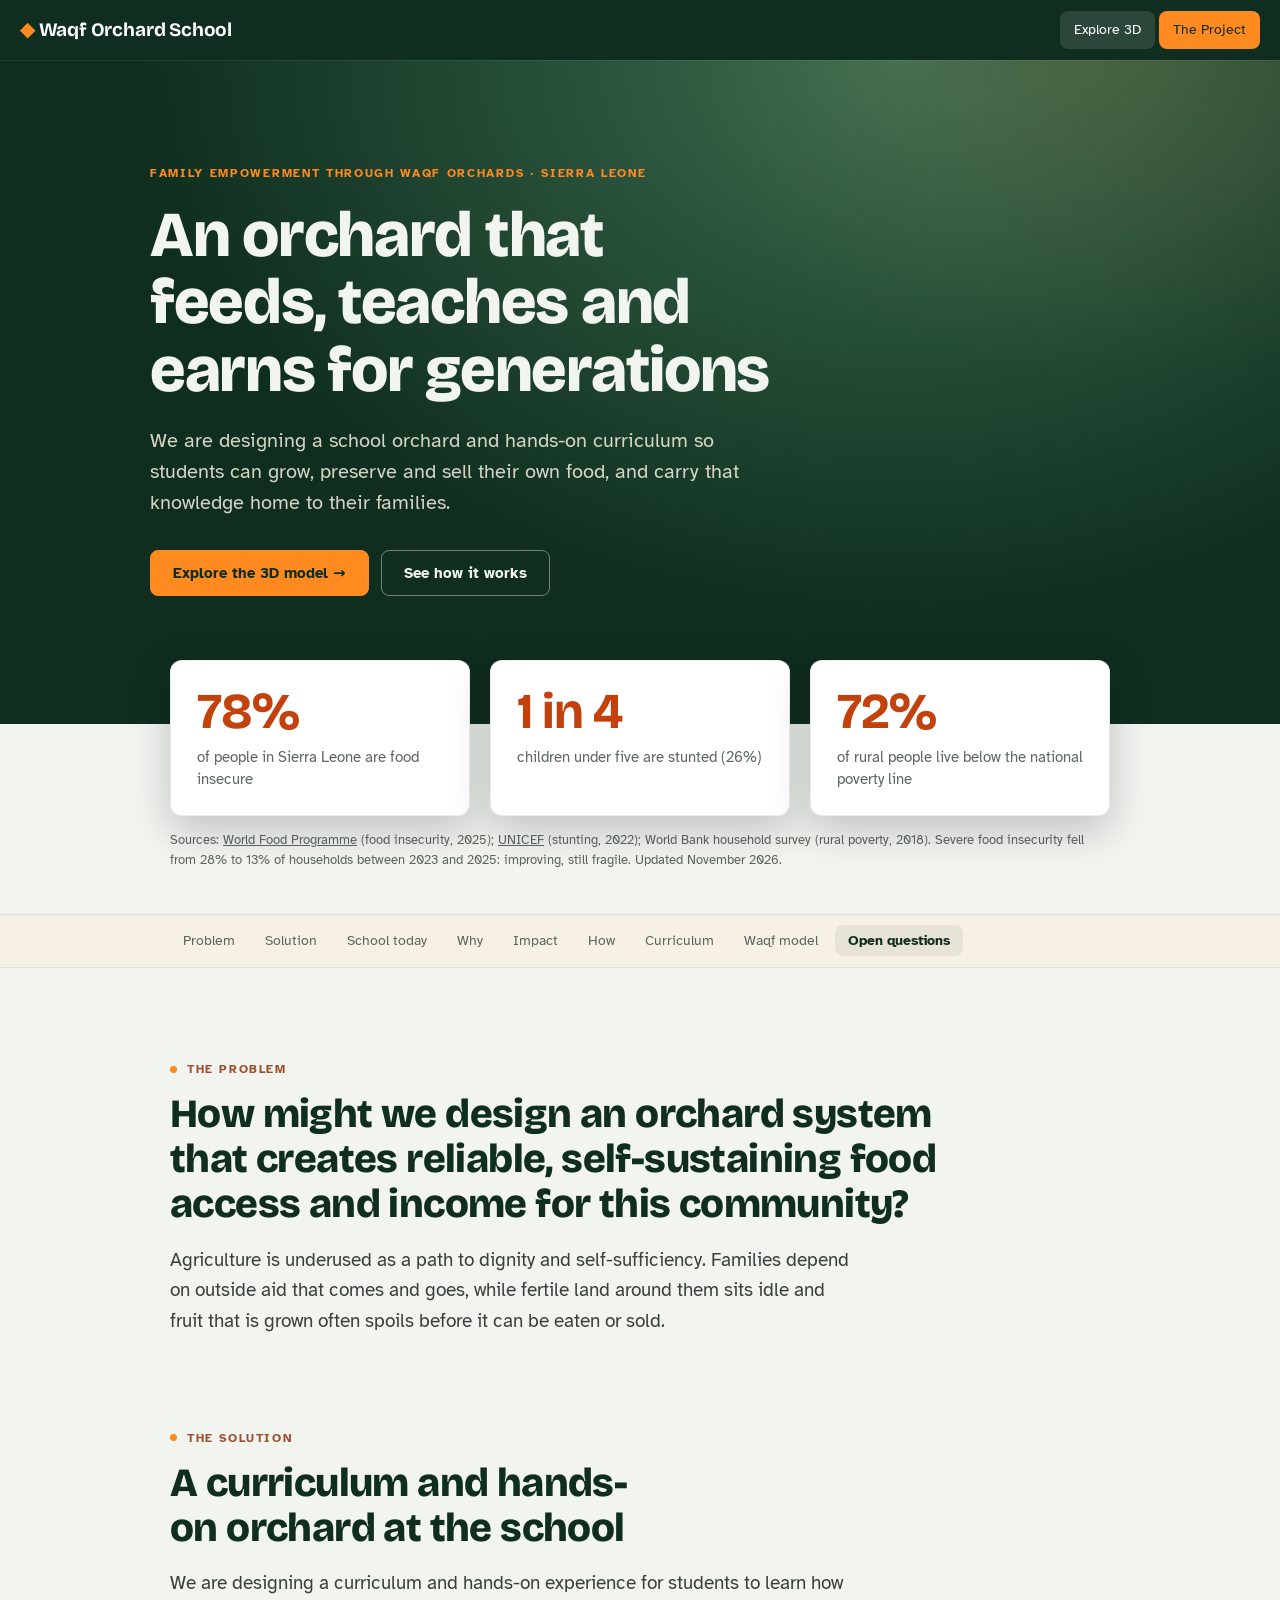
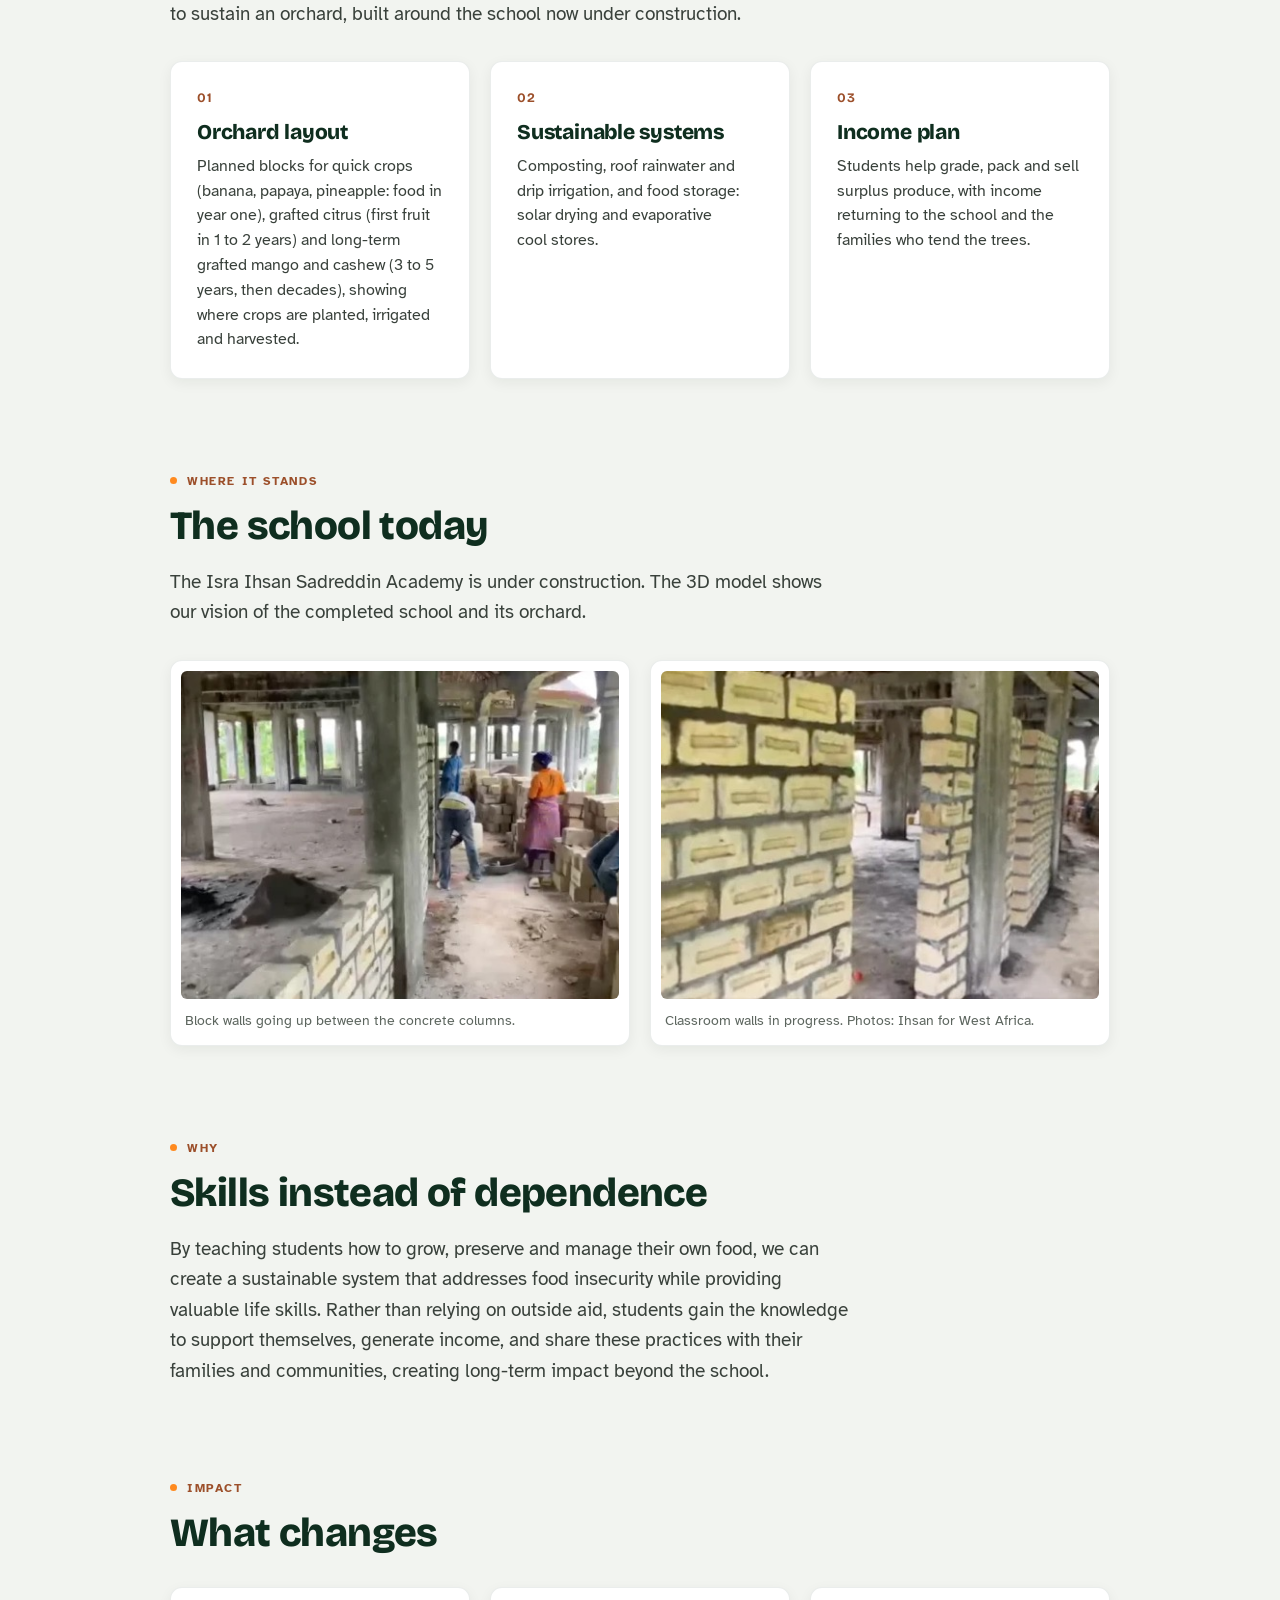
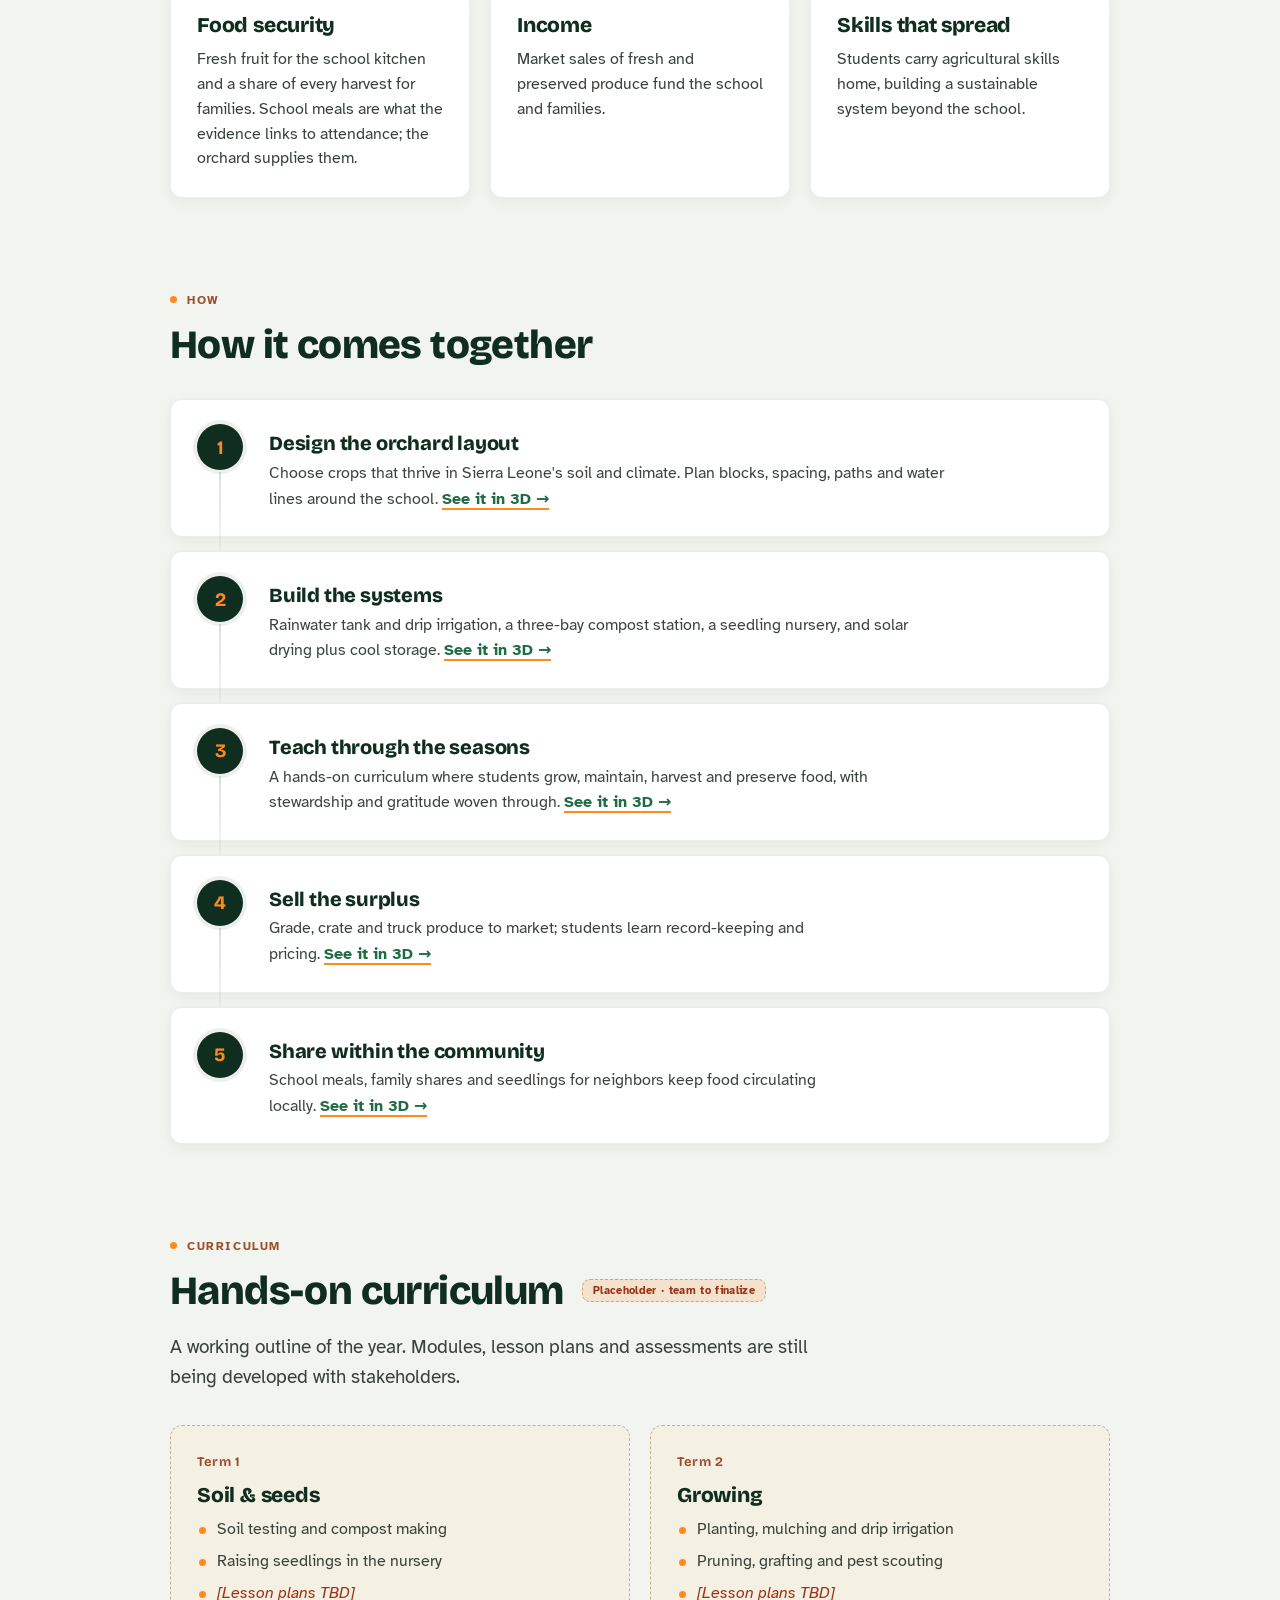
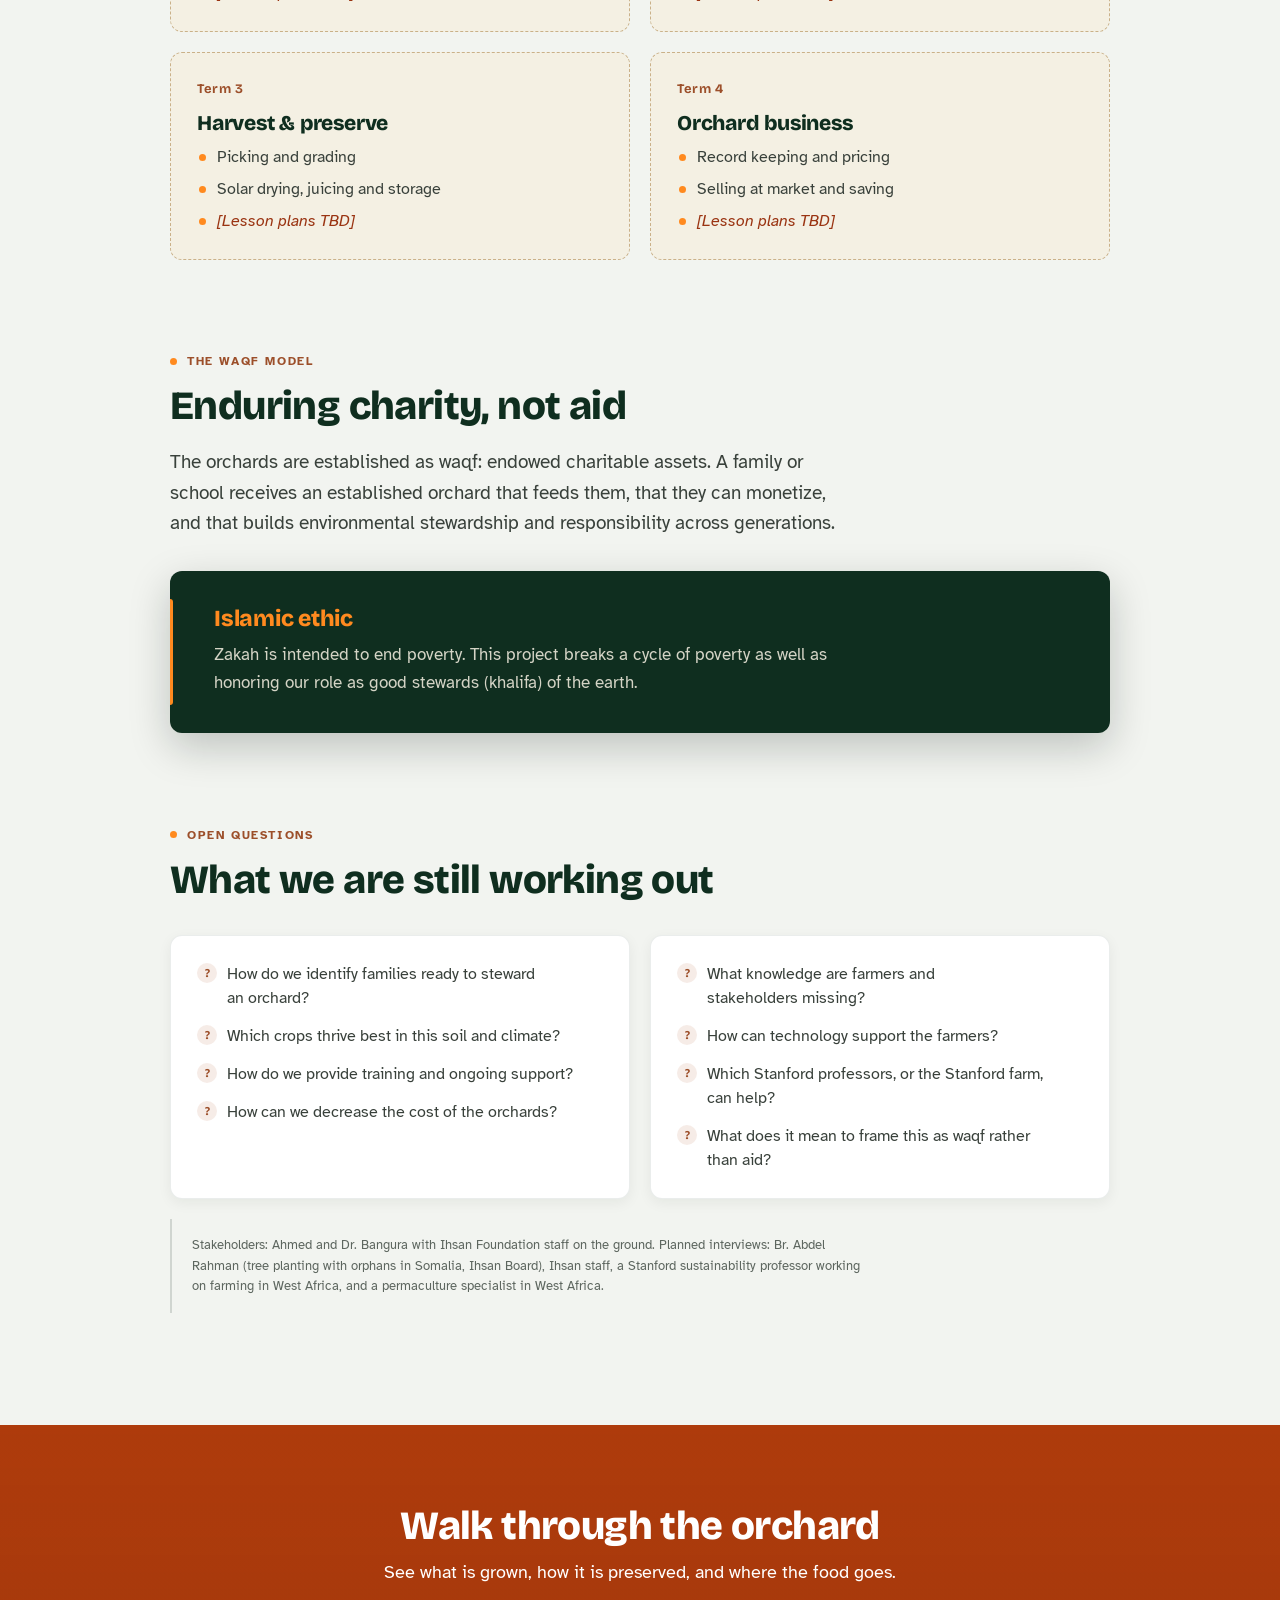
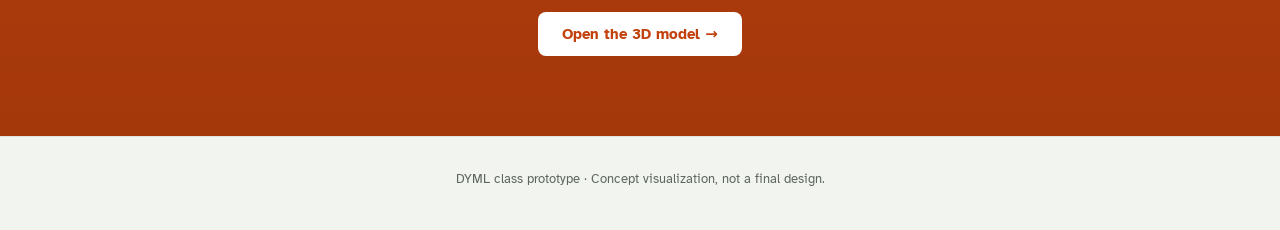
==== commit ed76bde6: "Add guided game layer: intro, roles, quests, sponsorship, quiz, presentation mode - Skippable cinema" ====
--- a/project.html
+++ b/project.html
@@ -7,7 +7,7 @@
   <meta name="description" content="Family empowerment through waqf orchards in Sierra Leone: the problem, solution, why, impact and how." />
   <link rel="preconnect" href="https://fonts.googleapis.com" />
   <link rel="preconnect" href="https://fonts.gstatic.com" crossorigin />
-  <link href="https://fonts.googleapis.com/css2?family=Fraunces:opsz,wght@9..144,500;9..144,700&family=Inter:wght@400;500;600&display=swap" rel="stylesheet" />
+  <link href="https://fonts.googleapis.com/css2?family=Bricolage+Grotesque:opsz,wght@12..96,500;12..96,700;12..96,800&family=Atkinson+Hyperlegible:ital,wght@0,400;0,700;1,400&display=swap" rel="stylesheet" />
   <link rel="stylesheet" href="css/style.css" />
   <link rel="stylesheet" href="css/project.css" />
 </head>
@@ -36,11 +36,11 @@
 
     <div class="wrap">
       <div class="stats">
-        <div class="stat"><b>82%</b><span>of Sierra Leone's population is food insecure</span></div>
-        <div class="stat"><b>26%</b><span>of children are stunted from malnutrition</span></div>
-        <div class="stat"><b>86.3%</b><span>of rural households are affected by poverty</span></div>
+        <div class="stat"><b>78%</b><span>of people in Sierra Leone are food insecure</span></div>
+        <div class="stat"><b>1 in 4</b><span>children under five are stunted (26%)</span></div>
+        <div class="stat"><b>72%</b><span>of rural people live below the national poverty line</span></div>
       </div>
-      <p class="source">Source: World Food Programme, as cited in the project brief.</p>
+      <p class="source">Sources: <a href="https://www.wfp.org/countries/sierra-leone">World Food Programme</a> (food insecurity, 2025); <a href="https://data.unicef.org/sdgs/country/sle/">UNICEF</a> (stunting, 2022); World Bank household survey (rural poverty, 2018). Severe food insecurity fell from 28% to 13% of households between 2023 and 2025: improving, still fragile. Updated November 2026.</p>
 
       <nav class="section-nav" aria-label="On this page">
         <div class="section-nav-inner">
@@ -67,7 +67,7 @@
         <h2>A curriculum and hands-on orchard at the school</h2>
         <p class="lead">We are designing a curriculum and hands-on experience for students to learn how to sustain an orchard, built around the school now under construction.</p>
         <div class="grid3">
-          <div class="tile"><span class="num">01</span><h3>Orchard layout</h3><p>Planned blocks for quick crops (banana, papaya), mid-term citrus and long-term mango and cashew, showing where crops are planted, irrigated and harvested.</p></div>
+          <div class="tile"><span class="num">01</span><h3>Orchard layout</h3><p>Planned blocks for quick crops (banana, papaya, pineapple: food in year one), grafted citrus (first fruit in 1 to 2 years) and long-term grafted mango and cashew (3 to 5 years, then decades), showing where crops are planted, irrigated and harvested.</p></div>
           <div class="tile"><span class="num">02</span><h3>Sustainable systems</h3><p>Composting, roof rainwater and drip irrigation, and food storage: solar drying and evaporative cool stores.</p></div>
           <div class="tile"><span class="num">03</span><h3>Income plan</h3><p>Students help grade, pack and sell surplus produce, with income returning to the school and the families who tend the trees.</p></div>
         </div>
@@ -93,7 +93,7 @@
         <span class="label-pill">Impact</span>
         <h2>What changes</h2>
         <div class="grid3">
-          <div class="tile"><h3>Food security</h3><p>Fresh fruit at school meals and a share of every harvest for families.</p></div>
+          <div class="tile"><h3>Food security</h3><p>Fresh fruit for the school kitchen and a share of every harvest for families. School meals are what the evidence links to attendance; the orchard supplies them.</p></div>
           <div class="tile"><h3>Income</h3><p>Market sales of fresh and preserved produce fund the school and families.</p></div>
           <div class="tile"><h3>Skills that spread</h3><p>Students carry agricultural skills home, building a sustainable system beyond the school.</p></div>
         </div>
@@ -135,7 +135,7 @@
 
       <section class="block" id="questions">
         <span class="label-pill">Open questions</span>
-        <h2>What we're still figuring out</h2>
+        <h2>What we are still working out</h2>
         <div class="grid2">
           <div class="tile"><ul>
             <li>How do we identify families ready to steward an orchard?</li>
@@ -156,7 +156,7 @@
 
     <section class="cta-band">
       <h2>Walk through the orchard</h2>
-      <p>See what's grown, how it's preserved, and where the food goes.</p>
+      <p>See what is grown, how it is preserved, and where the food goes.</p>
       <a class="btn" href="index.html">Open the 3D model →</a>
     </section>
   </main>
--- a/css/style.css
+++ b/css/style.css
@@ -1,25 +1,37 @@
 :root {
-  --green: #1f3b2c;
-  --green-2: #2f5d45;
-  --mango: #f2a541;
-  --laterite: #b5643a;
-  --cream: #f7f1e3;
-  --ink: #1d231f;
-  --muted: #5b625b;
-  --card: rgba(250, 246, 236, 0.94);
-  --shadow: 0 12px 40px rgba(20, 30, 20, 0.25);
-  --radius: 16px;
-  --serif: 'Fraunces', Georgia, serif;
-  --sans: 'Inter', system-ui, -apple-system, sans-serif;
+  --green: #0f2e1f;
+  --green-2: #1f6b45;
+  --mango: #ff8a1f;
+  --laterite: #c2410c;
+  --cream: #f2f4f0;
+  --ink: #141a16;
+  --muted: #5d665f;
+  --card: rgba(255, 255, 255, 0.94);
+  --shadow: 0 14px 40px rgba(10, 24, 16, 0.22);
+  --radius: 12px;
+  --serif: 'Bricolage Grotesque', 'Helvetica Neue', Arial, sans-serif;
+  --sans: 'Atkinson Hyperlegible', 'Instrument Sans', system-ui, -apple-system, sans-serif;
   /* One motion language for the whole site (matches the 3D camera easing) */
   --ease: cubic-bezier(0.65, 0, 0.35, 1);
-  --ease-out: cubic-bezier(0.22, 1, 0.36, 1);
-  --dur: 0.45s;
+  --ease-out: cubic-bezier(0.05, 0.7, 0.1, 1);
+  --ease-in: cubic-bezier(0.3, 0, 0.8, 0.15);
+  --dur: 0.4s;
+  --dur-exit: 0.2s;
+  /* Explore UI scale: text-safe clay (AA on white), small radius, soft shadows */
+  --laterite-ink: #9a3412;
+  --radius-sm: 8px;
+  --pill: 8px;
+  --body-ink: #2b3330;
+  --shadow-sm: 0 4px 14px rgba(10, 24, 16, 0.14);
+  --hud-bg: rgba(12, 26, 18, 0.72);
+  --gutter: 20px;
+  --accent-tint: rgba(255, 138, 31, 0.16);
+  --accent-ink: #9a3412;
 }
 * { box-sizing: border-box; }
 html, body { margin: 0; }
 body { font-family: var(--sans); color: var(--ink); background: var(--cream); line-height: 1.5; }
-h1, h2, h3 { font-family: var(--serif); line-height: 1.15; margin: 0 0 0.4em; }
+h1, h2, h3 { font-family: var(--serif); font-weight: 800; line-height: 1.08; letter-spacing: -0.02em; margin: 0 0 0.4em; }
 a { color: inherit; }
 [hidden] { display: none !important; }
 
@@ -35,174 +47,334 @@
 .brand-mark { color: var(--mango); }
 .topbar nav { display: flex; gap: 4px; }
 .topbar nav a {
-  text-decoration: none; font-size: 14px; font-weight: 500; padding: 8px 14px; border-radius: 999px;
+  text-decoration: none; font-size: 14px; font-weight: 500; padding: 8px 14px; border-radius: var(--pill);
   background: rgba(255, 255, 255, 0.12); backdrop-filter: blur(6px);
+  white-space: nowrap; transition: background .25s var(--ease-out), color .25s var(--ease-out);
 }
 .topbar nav a.active, .topbar nav a:hover { background: var(--mango); color: var(--green); }
 
 /* ---------- Explore page ---------- */
-body.explore { overflow: hidden; background: #9fb7c9; }
+body.explore { overflow: hidden; background: #8fb0c8; }
 #scene { position: fixed; inset: 0; width: 100vw; height: 100vh; display: block; outline: none; touch-action: none; }
-.card { background: var(--card); backdrop-filter: blur(10px); border-radius: var(--radius); box-shadow: var(--shadow); }
+.card { background: var(--card); backdrop-filter: blur(10px); -webkit-backdrop-filter: blur(10px); border-radius: var(--radius); box-shadow: var(--shadow); }
 .eyebrow { text-transform: uppercase; letter-spacing: 0.12em; font-size: 11px; font-weight: 600; color: var(--laterite); margin: 0 0 6px; }
-
-.intro { position: fixed; left: 24px; top: 84px; width: min(420px, calc(100vw - 32px)); padding: 26px; z-index: 15; animation: fadeUp var(--dur) var(--ease-out); }
+.explore .eyebrow { color: var(--laterite-ink); }
+
+/* One focus ring for every control on the explore page */
+.explore :is(a, button):focus-visible { outline: 3px solid var(--mango); outline-offset: 2px; }
+.explore :is(a, button):focus:not(:focus-visible) { outline: none; }
+
+.intro {
+  position: fixed; left: 24px; top: 84px; width: min(420px, calc(100vw - 32px)); padding: 26px; z-index: 15;
+  max-height: calc(100vh - 84px - 88px); max-height: calc(100dvh - 84px - 88px); overflow-y: auto; overscroll-behavior: contain; scrollbar-width: thin;
+  animation: fadeUp var(--dur) var(--ease-out);
+}
 @keyframes fadeUp { from { opacity: 0; transform: translateY(14px); } to { opacity: 1; transform: none; } }
-.intro h1 { font-size: 34px; color: var(--green); }
+.intro h1 { font-size: 34px; color: var(--green); letter-spacing: -0.01em; text-wrap: balance; }
 .intro p { color: var(--muted); margin: 0 0 14px; }
-.intro .hint { font-size: 13px; margin: 14px 0 0; }
+.intro .hint { font-size: 13px; margin: 16px 0 0; line-height: 1.55; }
 .actions { display: flex; flex-wrap: wrap; gap: 8px; }
 
 .btn {
   font: 600 14px var(--sans); border: 1px solid rgba(31, 59, 44, 0.25); background: #fff; color: var(--green);
-  padding: 10px 16px; border-radius: 999px; cursor: pointer; text-decoration: none; display: inline-flex; align-items: center;
-  transition: transform .2s var(--ease-out), background .2s var(--ease-out), color .2s var(--ease-out);
-}
-.btn:hover { transform: translateY(-1px); }
+  padding: 10px 16px; border-radius: var(--pill); cursor: pointer; text-decoration: none; display: inline-flex; align-items: center; gap: 6px;
+  transition: transform .2s var(--ease-out), background .2s var(--ease-out), color .2s var(--ease-out), border-color .2s var(--ease-out), box-shadow .2s var(--ease-out);
+}
+.btn:hover { transform: translateY(-1px); border-color: var(--green-2); box-shadow: var(--shadow-sm); }
+.btn:active { transform: none; box-shadow: none; }
 .btn.primary { background: var(--green); color: #fff; border-color: var(--green); }
-.btn.primary:hover { background: var(--green-2); }
-.btn:disabled { opacity: 0.4; cursor: default; transform: none; }
-
+.btn.primary:hover { background: var(--green-2); border-color: var(--green-2); }
+.btn:disabled { opacity: 0.4; cursor: default; transform: none; box-shadow: none; border-color: rgba(31, 59, 44, 0.25); }
+
+/* Info panel */
 .panel {
-  position: fixed; right: 20px; top: 76px; bottom: 84px; width: min(400px, calc(100vw - 32px));
-  padding: 24px 24px 20px; overflow-y: auto; z-index: 15; animation: slideIn var(--dur) var(--ease-out);
-}
-.panel h2 { font-size: 28px; color: var(--green); padding-right: 24px; }
-.panel .summary { color: #333a35; font-size: 15px; }
-.panel h3 { font-family: var(--sans); font-size: 13px; text-transform: uppercase; letter-spacing: 0.08em; color: var(--green-2); margin: 18px 0 6px; }
+  position: fixed; right: var(--gutter); top: 76px; bottom: 84px; width: min(400px, calc(100vw - 32px));
+  padding: 24px 24px 0; overflow-y: auto; overscroll-behavior: contain; z-index: 15;
+  scrollbar-width: thin; scrollbar-color: rgba(31, 59, 44, 0.25) transparent;
+  animation: slideIn var(--dur) var(--ease-out);
+}
+.panel::-webkit-scrollbar { width: 8px; }
+.panel::-webkit-scrollbar-thumb { background: rgba(31, 59, 44, 0.22); border-radius: 8px; border: 2px solid transparent; background-clip: padding-box; }
+/* Soft fade at the bottom edge hints that there is more to scroll */
+.panel::after {
+  content: ''; position: sticky; bottom: 0; display: block; height: 32px; margin: 0 -24px;
+  background: linear-gradient(to bottom, transparent, var(--card) 70%);
+  pointer-events: none; opacity: 0;
+}
+/* Show the fade only while there is more below (hidden when the card doesn't scroll, or at the end) */
+@supports (animation-timeline: scroll()) {
+  .panel::after { animation: panelMore linear both; animation-timeline: scroll(nearest block); }
+  @keyframes panelMore { 0%, 92% { opacity: 1; } 100% { opacity: 0; } }
+}
+.panel h2 { font-size: 28px; color: var(--green); padding-right: 40px; letter-spacing: -0.01em; text-wrap: balance; }
+.panel .summary { color: var(--body-ink); font-size: 15px; line-height: 1.6; margin: 0 0 4px; }
+.panel h3 {
+  font-family: var(--sans); font-size: 12px; font-weight: 600; text-transform: uppercase; letter-spacing: 0.1em; color: var(--green-2);
+  margin: 20px 0 8px; padding-top: 16px; border-top: 1px solid rgba(31, 59, 44, 0.1);
+}
 .panel ul { margin: 0; padding-left: 18px; }
-.panel li { margin: 5px 0; font-size: 14.5px; }
-.badge { display: inline-block; font: 600 10px var(--sans); letter-spacing: 0.04em; text-transform: none; background: #fbe3b8; color: #8a5100; padding: 2px 8px; border-radius: 999px; margin-left: 4px; vertical-align: middle; }
+.panel li { margin: 6px 0; font-size: 14.5px; line-height: 1.55; color: var(--body-ink); }
+.panel li::marker { color: var(--mango); }
+.badge { display: inline-block; font: 600 10px var(--sans); letter-spacing: 0.04em; text-transform: none; background: var(--accent-tint); color: var(--accent-ink); padding: 2px 8px; border-radius: var(--pill); margin-left: 4px; vertical-align: middle; }
 .close {
-  position: absolute; top: 12px; right: 12px; width: 32px; height: 32px; border-radius: 50%; border: 0;
-  background: rgba(31, 59, 44, 0.08); font-size: 20px; line-height: 1; cursor: pointer; color: var(--green);
+  position: absolute; top: 14px; right: 14px; width: 34px; height: 34px; border-radius: 50%; border: 0;
+  display: grid; place-items: center; padding: 0;
+  background: rgba(31, 59, 44, 0.08); font: 400 20px/1 var(--sans); cursor: pointer; color: var(--green);
+  transition: background .2s var(--ease-out);
 }
 .close:hover { background: rgba(31, 59, 44, 0.16); }
+.panel .close { position: sticky; float: right; top: 0; margin: -8px -10px 0 0; z-index: 1; }
 @keyframes slideIn { from { opacity: 0; transform: translateX(20px); } to { opacity: 1; transform: none; } }
 
+/* Guided tour card */
 .tour {
   position: fixed; left: 50%; bottom: 24px; transform: translateX(-50%); width: min(620px, calc(100vw - 32px));
   padding: 20px 22px; z-index: 16; animation: rise var(--dur) var(--ease-out);
 }
-.tour-head { display: flex; align-items: center; gap: 10px; margin-bottom: 6px; }
-.tour .tag { background: var(--mango); color: var(--green); font-weight: 700; font-size: 12px; padding: 3px 10px; border-radius: 999px; text-transform: uppercase; letter-spacing: 0.06em; }
-.tour .steps { font-size: 12px; color: var(--muted); }
+/* Keep clear of the mode bar when the screen isn't wide enough for both side by side */
+@media (max-width: 1400px) { .tour { bottom: 84px; } }
+.tour-head { display: flex; align-items: center; gap: 10px; margin-bottom: 8px; }
+.tour .tag { background: var(--mango); color: var(--green); font-weight: 700; font-size: 11.5px; padding: 3px 10px; border-radius: var(--pill); text-transform: uppercase; letter-spacing: 0.06em; }
+.tour .steps { font-size: 12px; font-weight: 600; color: var(--muted); font-variant-numeric: tabular-nums; letter-spacing: 0.04em; }
 .tour .close { position: static; margin-left: auto; }
-.tour h2 { font-size: 24px; color: var(--green); }
-.tour p { margin: 0 0 14px; color: #333a35; }
-.tour-nav { display: flex; gap: 8px; justify-content: flex-end; }
+.tour h2 { font-size: 24px; color: var(--green); letter-spacing: -0.01em; text-wrap: balance; }
+.tour p { margin: 0 0 16px; color: var(--body-ink); line-height: 1.6; }
+.tour-nav { display: flex; gap: 8px; justify-content: flex-end; flex-wrap: wrap; }
 .tour-nav #tourPrev { margin-right: auto; }
 @keyframes rise { from { opacity: 0; transform: translate(-50%, 16px); } to { opacity: 1; transform: translateX(-50%); } }
 
 body.touring .controls-hint { display: none; }
 .tour.swap h2, .tour.swap p { animation: fadeUp var(--dur) var(--ease-out); }
 
-.controls-hint { position: fixed; right: 20px; bottom: 20px; margin: 0; font-size: 12px; color: #fff; background: rgba(18, 32, 24, 0.62); backdrop-filter: blur(6px); padding: 7px 12px; border-radius: 999px; z-index: 13; display: flex; flex-wrap: wrap; align-items: center; gap: 4px 6px; max-width: calc(100vw - 420px); }
+/* Key chips */
+kbd {
+  display: inline-block; min-width: 22px; text-align: center; white-space: nowrap;
+  font: 700 12px/1.5 var(--sans); letter-spacing: 0.02em; background: #fff; color: var(--green);
+  border-radius: 6px; padding: 1px 7px; border: 1px solid rgba(31, 59, 44, 0.12); box-shadow: inset 0 -2px 0 rgba(31, 59, 44, 0.16);
+}
+
+.controls-hint {
+  position: fixed; right: var(--gutter); bottom: 20px; margin: 0; z-index: 13;
+  display: flex; flex-wrap: wrap; align-items: center; justify-content: flex-end; gap: 6px 6px;
+  max-width: calc(100vw - 420px); padding: 8px 14px; border-radius: var(--radius-sm);
+  font-size: 13px; line-height: 1.5; color: #fff; background: var(--hud-bg); backdrop-filter: blur(8px); -webkit-backdrop-filter: blur(8px);
+  box-shadow: var(--shadow-sm);
+}
 .controls-hint kbd { margin-left: 6px; }
 .controls-hint kbd:first-child { margin-left: 0; }
+.controls-hint:empty { display: none; }
+@media (max-width: 1080px) { .controls-hint { font-size: 11.5px; padding: 7px 12px; } .controls-hint kbd { margin-left: 4px; } }
+@media (max-width: 900px) { .controls-hint { max-width: calc(100vw - 400px); } }
+@media (max-width: 720px), (pointer: coarse) and (max-width: 900px) { .controls-hint { display: none; } }
 
 /* Mode bar (bottom-left) */
-.modebar { position: fixed; left: 20px; bottom: 20px; z-index: 14; display: flex; gap: 8px; align-items: center; }
-.modebar .seg { display: flex; padding: 4px; gap: 2px; border-radius: 999px; background: var(--card); box-shadow: var(--shadow); backdrop-filter: blur(10px); }
-.mode-btn { font: 600 13px var(--sans); padding: 8px 14px; border-radius: 999px; border: 0; cursor: pointer; background: transparent; color: var(--green); transition: background .25s var(--ease-out), color .25s var(--ease-out); }
+.modebar { position: fixed; left: var(--gutter); bottom: 20px; z-index: 14; display: flex; gap: 8px; align-items: center; }
+.modebar .seg { display: flex; padding: 4px; gap: 2px; border-radius: var(--pill); background: var(--card); box-shadow: var(--shadow); backdrop-filter: blur(10px); -webkit-backdrop-filter: blur(10px); }
+.mode-btn {
+  font: 600 13px var(--sans); padding: 9px 14px; border-radius: var(--pill); border: 0; cursor: pointer; background: transparent; color: var(--green);
+  white-space: nowrap; transition: background .25s var(--ease-out), color .25s var(--ease-out), box-shadow .25s var(--ease-out);
+}
 .mode-btn:hover { background: rgba(31, 59, 44, 0.08); }
 .mode-btn[aria-pressed="true"] { background: var(--green); color: #fff; }
-.menu-btn { background: var(--card); box-shadow: var(--shadow); padding: 12px 16px; backdrop-filter: blur(10px); }
+.mode-btn[aria-pressed="true"]:hover { background: var(--green-2); }
+.menu-btn { background: var(--card); box-shadow: var(--shadow); padding: 13px 16px; backdrop-filter: blur(10px); -webkit-backdrop-filter: blur(10px); }
 .menu-btn:hover { background: #fff; }
 body.menu-open .menu-btn { display: none; }
 
 /* Main menu */
-.intro .lede { color: var(--muted); margin: 0 0 16px; }
-.menu-label { font: 600 11px var(--sans); letter-spacing: .12em; text-transform: uppercase; color: var(--muted); margin: 0 0 8px !important; }
+.touch-only { display: none; }
+@media (pointer: coarse) { .kb-only { display: none; } .touch-only { display: inline; } }
+.intro .lede { color: var(--muted); margin: 0 0 18px; line-height: 1.6; }
+.menu-label { font: 600 11px var(--sans); letter-spacing: .12em; text-transform: uppercase; color: var(--muted); margin: 0 0 10px !important; }
 .mode-cards { display: grid; gap: 8px; }
-.mode-card { position: relative; display: flex; align-items: center; gap: 14px; width: 100%; text-align: left; padding: 12px 14px; border-radius: 14px; border: 1px solid rgba(31, 59, 44, 0.14); background: #fff; color: var(--ink); cursor: pointer; font-family: var(--sans); transition: transform .25s var(--ease-out), border-color .25s var(--ease-out), box-shadow .25s var(--ease-out); }
+.mode-card {
+  position: relative; display: flex; align-items: center; gap: 14px; width: 100%; text-align: left;
+  padding: 13px 40px 13px 14px; border-radius: 14px; border: 1px solid rgba(31, 59, 44, 0.14); background: #fff; color: var(--ink);
+  cursor: pointer; font-family: var(--sans);
+  transition: transform .25s var(--ease-out), border-color .25s var(--ease-out), box-shadow .25s var(--ease-out), background .25s var(--ease-out);
+}
+/* Arrow affordance: every choice reads as "go" */
+.mode-card::after {
+  content: '→'; position: absolute; right: 16px; top: 50%; transform: translate(-4px, -50%); opacity: 0;
+  font: 600 16px var(--sans); color: var(--green); transition: transform .25s var(--ease-out), opacity .25s var(--ease-out);
+}
 .mode-card:hover { transform: translateY(-1px); border-color: var(--green-2); box-shadow: 0 6px 18px rgba(20, 30, 20, 0.12); }
-.mode-card:focus-visible, .mode-btn:focus-visible { outline: 3px solid var(--mango); outline-offset: 2px; }
-.mode-icon { flex: none; width: 38px; height: 38px; border-radius: 50%; display: grid; place-items: center; background: rgba(31, 59, 44, 0.08); color: var(--green); font-size: 16px; }
+.mode-card:hover::after, .mode-card:focus-visible::after { transform: translate(0, -50%); opacity: 1; }
+.mode-card:active { transform: none; box-shadow: none; }
+.mode-icon {
+  flex: none; width: 40px; height: 40px; border-radius: 50%; display: grid; place-items: center;
+  background: rgba(31, 59, 44, 0.08); color: var(--green); font-size: 16px; transition: background .25s var(--ease-out), color .25s var(--ease-out);
+}
+.mode-card:hover .mode-icon { background: rgba(242, 165, 65, 0.25); }
 .mode-card.is-default { border-color: var(--green); box-shadow: inset 0 0 0 1px var(--green); }
-.mode-card.is-default .mode-icon { background: var(--green); color: var(--mango); }
-.mode-text { display: grid; gap: 1px; }
-.mode-text b { font: 600 15px var(--sans); color: var(--green); }
-.mode-text small { font-size: 12.5px; color: var(--muted); }
-.mode-tag { position: absolute; top: 10px; right: 12px; font: 700 10px var(--sans); letter-spacing: .06em; text-transform: uppercase; color: var(--laterite); }
-.intro .hint a { color: var(--green-2); font-weight: 600; }
+.mode-card.is-default:hover { box-shadow: inset 0 0 0 1px var(--green), 0 6px 18px rgba(20, 30, 20, 0.12); }
+.mode-card.is-default::after { opacity: 0.6; }
+.mode-card.is-default .mode-icon, .mode-card.is-default:hover .mode-icon { background: var(--green); color: var(--mango); }
+.mode-text { display: grid; gap: 2px; min-width: 0; }
+.mode-text b { font: 600 15px var(--sans); color: var(--green); display: flex; align-items: center; gap: 8px; flex-wrap: wrap; }
+.mode-text small { font-size: 12.5px; color: var(--muted); line-height: 1.45; }
+.mode-tag {
+  display: inline-block; font: 700 9.5px/1.6 var(--sans); letter-spacing: .08em; text-transform: uppercase;
+  color: var(--accent-ink); background: var(--accent-tint); padding: 1px 8px; border-radius: var(--pill);
+}
+.intro .hint a { color: var(--green-2); font-weight: 600; text-underline-offset: 3px; }
+.intro .hint a:hover { color: var(--green); }
 
 /* Coach marks and resume card */
-.coach { position: fixed; left: 50%; top: 84px; transform: translateX(-50%); z-index: 16; padding: 14px 18px; display: grid; gap: 6px; font-size: 13.5px; color: #333a35; animation: fadeDown var(--dur) var(--ease-out); transition: opacity .45s var(--ease), transform .45s var(--ease); pointer-events: none; }
-.coach b { font-family: var(--serif); font-size: 17px; color: var(--green); }
-.coach span { display: flex; gap: 6px; align-items: center; }
-.coach.out { opacity: 0; transform: translate(-50%, -8px); }
+.coach {
+  position: fixed; left: 50%; top: 84px; transform: translateX(-50%); z-index: 16; padding: 16px 20px; display: grid; gap: 7px;
+  width: max-content; max-width: calc(100vw - 32px); font-size: 13.5px; color: var(--body-ink);
+  animation: fadeDown var(--dur) var(--ease-out); transition: opacity .45s var(--ease), transform .45s var(--ease); pointer-events: none;
+}
+.coach b { font-family: var(--serif); font-size: 17px; color: var(--green); margin-bottom: 2px; }
+.coach span { display: flex; flex-wrap: wrap; gap: 6px; align-items: center; }
+.coach.out { opacity: 0; transform: translate(-50%, -8px); pointer-events: none; }
+.coach { padding-right: 52px; }
+.coach .coach-close { pointer-events: auto; top: 12px; right: 12px; }
 @keyframes fadeDown { from { opacity: 0; transform: translate(-50%, -10px); } to { opacity: 1; transform: translateX(-50%); } }
-.resume { position: fixed; left: 50%; top: 50%; transform: translate(-50%, -50%); z-index: 30; border: 0; padding: 22px 30px; display: grid; gap: 4px; cursor: pointer; font-family: var(--sans); color: var(--green); animation: fade var(--dur) var(--ease-out); }
-.resume b { font-family: var(--serif); font-size: 22px; }
+.resume {
+  position: fixed; left: 50%; top: 50%; transform: translate(-50%, -50%); z-index: 30; border: 0; padding: 24px 34px;
+  display: grid; gap: 4px; justify-items: center; cursor: pointer; font: 500 14px var(--sans); color: var(--muted);
+  animation: fade var(--dur) var(--ease-out); transition: box-shadow .25s var(--ease-out);
+}
+.resume b { font-family: var(--serif); font-size: 24px; color: var(--green); }
+.resume span::before { content: '▶'; color: var(--mango); font-size: 11px; margin-right: 8px; vertical-align: 1px; }
+.resume:hover { box-shadow: var(--shadow), 0 0 0 3px rgba(242, 165, 65, 0.6); }
 
 /* Hotspots */
 #hotspots { position: fixed; inset: 0; pointer-events: none; z-index: 10; }
 .hotspot {
   position: absolute; left: 0; top: 0; pointer-events: auto; border: 0; background: none; padding: 0; cursor: pointer;
-  display: flex; align-items: center; gap: 6px; margin: -15px 0 0 -15px; font-family: var(--sans);
+  display: flex; align-items: center; gap: 7px; margin: -15px 0 0 -15px; font-family: var(--sans); border-radius: var(--pill);
   transition: opacity .3s var(--ease-out);
 }
 .hotspot.off { opacity: 0; pointer-events: none; }
-.hotspot .dot { transition: transform .25s var(--ease-out), background .25s var(--ease-out); }
 .hotspot .dot {
   width: 30px; height: 30px; border-radius: 50%; display: grid; place-items: center; flex: none;
-  background: var(--mango); color: var(--green); font-weight: 700; font-size: 13px;
+  background: var(--mango); color: var(--green); font-weight: 700; font-size: 13px; font-variant-numeric: tabular-nums;
   border: 2px solid #fff; box-shadow: 0 0 0 0 rgba(242, 165, 65, 0.7); animation: pulse 2.2s infinite;
+  transition: transform .25s var(--ease-out), background .25s var(--ease-out);
 }
 .hotspot .label {
-  background: rgba(18, 32, 24, 0.78); color: #fff; font-size: 12.5px; font-weight: 600; padding: 4px 10px;
-  border-radius: 999px; white-space: nowrap; transition: opacity .3s var(--ease-out);
-}
-.hotspot:hover .dot, .hotspot.active .dot { background: #fff; transform: scale(1.15); }
+  background: rgba(18, 32, 24, 0.8); color: #fff; font-size: 13.5px; font-weight: 700; padding: 4px 10px;
+  border-radius: var(--pill); white-space: nowrap;
+  transition: opacity .3s var(--ease-out), background .25s var(--ease-out);
+}
+.hotspot:hover .dot, .hotspot.active .dot, .hotspot:focus-visible .dot { background: #fff; transform: scale(1.15); }
+.hotspot:hover .label { background: var(--green); }
 .hotspot.active .label { background: var(--green); outline: 2px solid var(--mango); }
+.explore .hotspot:focus-visible { outline: none; }
+.hotspot:focus-visible .dot { outline: 3px solid var(--mango); outline-offset: 2px; }
 .hotspot.far .label { opacity: 0; }
-.hotspot.far:hover .label, .hotspot.far.active .label { opacity: 1; }
+.hotspot.far:hover .label, .hotspot.far.active .label, .hotspot.far:focus-visible .label { opacity: 1; }
 @keyframes pulse {
   0% { box-shadow: 0 0 0 0 rgba(242, 165, 65, 0.75); }
   70% { box-shadow: 0 0 0 14px rgba(242, 165, 65, 0); }
   100% { box-shadow: 0 0 0 0 rgba(242, 165, 65, 0); }
 }
 
-#loader { position: fixed; inset: 0; z-index: 50; display: grid; place-content: center; justify-items: center; gap: 12px; background: var(--green); color: var(--cream); font-family: var(--serif); transition: opacity .8s var(--ease); }
+#loader {
+  position: fixed; inset: 0; z-index: 50; display: grid; place-content: center; justify-items: center; gap: 16px; padding: 24px; text-align: center;
+  background: var(--green); background: radial-gradient(ellipse at 50% 40%, color-mix(in srgb, var(--green-2) 55%, var(--green)) 0%, var(--green) 70%); color: var(--cream); font-family: var(--serif);
+  transition: opacity .8s var(--ease);
+}
+#loader p { margin: 0; font-size: 18px; letter-spacing: 0.01em; max-width: 360px; }
 
 /* ---------- Walk mode ---------- */
 body.walking #intro { display: none; }
 .walk-hud { position: fixed; inset: 0; pointer-events: none; z-index: 12; animation: fade var(--dur) var(--ease-out); }
 @keyframes fade { from { opacity: 0; } to { opacity: 1; } }
-.crosshair { position: absolute; left: 50%; top: 50%; width: 6px; height: 6px; margin: -3px 0 0 -3px; border-radius: 50%; background: rgba(255,255,255,.85); box-shadow: 0 0 0 1.5px rgba(0,0,0,.25); transition: transform .25s var(--ease-out), background .25s var(--ease-out); }
+.crosshair {
+  position: absolute; left: 50%; top: 50%; width: 6px; height: 6px; margin: -3px 0 0 -3px; border-radius: 50%;
+  background: rgba(255, 255, 255, .9); box-shadow: 0 0 0 1.5px rgba(0, 0, 0, .28), 0 0 6px rgba(0, 0, 0, .2);
+  transition: transform .25s var(--ease-out), background .25s var(--ease-out);
+}
 .walk-hud.aim .crosshair { transform: scale(2.2); background: var(--mango); }
-kbd { font: 600 11px var(--sans); background: #fff; color: var(--green); border-radius: 6px; padding: 2px 7px; box-shadow: inset 0 -2px 0 rgba(31,59,44,.2); }
-.hud-chip { position: absolute; top: 64px; font: 600 13px var(--sans); color: #fff; background: rgba(18, 32, 24, 0.6); backdrop-filter: blur(6px); padding: 7px 12px; border-radius: 999px; border: 0; }
-.hud-esc { left: 20px; pointer-events: auto; cursor: pointer; display: flex; gap: 8px; align-items: center; }
-.hud-basket { right: 20px; }
-.hud-basket b { color: var(--mango); margin-right: 4px; }
+.hud-chip {
+  position: absolute; top: 64px; display: flex; gap: 8px; align-items: center;
+  font: 600 13px var(--sans); color: #fff; background: var(--hud-bg); backdrop-filter: blur(8px); -webkit-backdrop-filter: blur(8px);
+  padding: 7px 13px; border-radius: var(--pill); border: 0; box-shadow: var(--shadow-sm);
+}
+.hud-esc { left: var(--gutter); padding-left: 7px; pointer-events: auto; cursor: pointer; transition: background .2s var(--ease-out); }
+.hud-esc:hover { background: rgba(18, 32, 24, 0.85); }
+.hud-basket { right: var(--gutter); gap: 0; }
+.hud-basket b { color: var(--mango); margin-right: 8px; }
 .hud-basket.bump { animation: bump .45s var(--ease-out); }
 @keyframes bump { 30% { transform: scale(1.12); } }
-.prompt { position: absolute; left: 50%; top: calc(50% + 34px); transform: translateX(-50%); display: flex; gap: 8px; align-items: center; font: 600 14px var(--sans); color: #fff; background: rgba(18, 32, 24, 0.72); padding: 7px 14px 7px 8px; border-radius: 999px; white-space: nowrap; animation: fadeUp .3s var(--ease-out); transition: opacity .2s; }
-.toast { position: fixed; z-index: 17; left: 50%; bottom: 76px; transform: translateX(-50%); max-width: min(560px, calc(100vw - 32px)); text-align: center; font: 500 14px var(--sans); color: var(--green); background: var(--card); box-shadow: var(--shadow); padding: 10px 18px; border-radius: 999px; }
-.toast.show { animation: toast 3.6s var(--ease-out) both; }
-@keyframes toast { 0% { opacity: 0; transform: translate(-50%, 12px); } 10%, 85% { opacity: 1; transform: translate(-50%, 0); } 100% { opacity: 0; transform: translate(-50%, 0); } }
+.prompt {
+  position: absolute; left: 50%; top: calc(50% + 34px); transform: translateX(-50%); display: flex; gap: 8px; align-items: center;
+  font: 600 14px var(--sans); color: #fff; background: rgba(18, 32, 24, 0.74); backdrop-filter: blur(8px); -webkit-backdrop-filter: blur(8px);
+  padding: 7px 15px 7px 8px; border-radius: var(--pill); white-space: nowrap; max-width: calc(100vw - 32px);
+  box-shadow: var(--shadow-sm); animation: fadeUp .3s var(--ease-out); transition: opacity .2s;
+}
+.prompt span { overflow: hidden; text-overflow: ellipsis; }
+.prompt kbd { background: var(--mango); border-color: transparent; }
+.toast {
+  position: fixed; z-index: 17; left: 50%; bottom: 84px; transform: translateX(-50%); width: max-content; max-width: min(560px, calc(100vw - 32px));
+  text-align: center; font: 500 14px/1.45 var(--sans); color: var(--green); background: var(--card); backdrop-filter: blur(10px); -webkit-backdrop-filter: blur(10px);
+  box-shadow: var(--shadow); padding: 10px 18px; border-radius: var(--radius-sm);
+}
+.toast.show { animation: toast 6.5s var(--ease-out) both; }
+@keyframes toast { 0% { opacity: 0; transform: translate(-50%, 12px); } 5%, 92% { opacity: 1; transform: translate(-50%, 0); } 100% { opacity: 0; transform: translate(-50%, 0); } }
 
 #loader.done { opacity: 0; pointer-events: none; }
-.spinner { width: 38px; height: 38px; border-radius: 50%; border: 3px solid rgba(255,255,255,.25); border-top-color: var(--mango); animation: spin 0.9s linear infinite; }
+.spinner { width: 38px; height: 38px; border-radius: 50%; border: 3px solid rgba(255,255,255,.2); border-top-color: var(--mango); animation: spin 0.9s linear infinite; }
 @keyframes spin { to { transform: rotate(360deg); } }
 
 @media (max-width: 720px) {
+  .explore { --gutter: 16px; }
   .brand { font-size: 16px; }
   .topbar nav a { padding: 7px 10px; font-size: 13px; }
-  .intro { left: 16px; top: 70px; padding: 20px; }
+  /* Leave room on the right for the round comments button */
+  .intro { left: 16px; top: 64px; padding: 20px; width: min(420px, calc(100vw - 16px - 76px)); max-height: calc(100vh - 64px - 80px); max-height: calc(100dvh - 64px - 80px); }
   .intro h1 { font-size: 26px; }
-  .panel { left: 16px; right: 16px; top: auto; bottom: 16px; width: auto; max-height: 58vh; animation: rise2 .3s ease; }
-  .tour { bottom: 16px; }
+  .intro .lede { font-size: 14.5px; margin-bottom: 14px; }
+  .mode-card { padding: 11px 36px 11px 12px; gap: 12px; }
+  .mode-card::after { right: 14px; }
+  .mode-icon { width: 36px; height: 36px; }
+  .panel { left: 16px; right: 16px; top: auto; bottom: 76px; width: auto; max-height: min(58vh, calc(100vh - 146px)); max-height: min(58dvh, calc(100dvh - 146px)); padding: 20px 20px 0; animation: rise2 .3s var(--ease-out); }
+  .panel::after { margin: 0 -20px; }
+  .panel h2 { font-size: 24px; }
+  .tour { bottom: 76px; padding: 18px; }
+  .tour h2 { font-size: 21px; }
+  .tour p { font-size: 14.5px; }
   .modebar { left: 16px; bottom: 16px; }
-  .menu-btn { padding: 10px 13px; }
-  .mode-btn { padding: 8px 11px; }
-  .controls-hint { display: none; }
+  .menu-btn { padding: 11px 13px; }
+  .mode-btn { padding: 9px 11px; }
+  .toast { bottom: 76px; font-size: 13.5px; }
+  .coach { top: 64px; padding: 14px 16px; font-size: 13px; }
+  .hud-chip { top: 58px; }
   .hotspot .label { display: none; }
   .hotspot.active .label { display: block; }
-  @media (max-width: 420px) { .brand { font-size: 0; } .brand-mark { font-size: 22px; } .topbar { padding: 10px 16px; } }
+  @media (max-width: 420px) {
+    .brand { font-size: 0; } .brand-mark { font-size: 22px; } .topbar { padding: 10px 16px; }
+    /* Explore page: keep the name, drop the pill for the page you're already on */
+    .explore .brand { font-size: 15px; } .explore .brand-mark { font-size: inherit; } .explore .topbar { gap: 8px; }
+    .explore .topbar nav a.active { display: none; }
+  }
   @keyframes rise2 { from { opacity: 0; transform: translateY(20px); } to { opacity: 1; transform: none; } }
+}
+/* Short laptop screens: compact the menu so the three choices stay in view */
+@media (max-height: 720px) and (min-width: 721px) {
+  .intro { top: 68px; padding: 20px 22px; max-height: calc(100vh - 68px - 80px); max-height: calc(100dvh - 68px - 80px); }
+  .intro h1 { font-size: 27px; }
+  .intro .lede { font-size: 14.5px; margin-bottom: 12px; }
+  .mode-card { padding-top: 10px; padding-bottom: 10px; }
+  .mode-icon { width: 36px; height: 36px; }
+  .intro .hint { margin-top: 12px; }
+  .panel { top: 64px; bottom: 76px; }
+  .coach { top: 68px; }
+}
+
+/* Calm everything down for people who ask for less motion */
+@media (prefers-reduced-motion: reduce) {
+  .explore *, .explore *::before, .explore *::after {
+    animation-duration: 0.01ms !important; animation-iteration-count: 1 !important; transition-duration: 0.01ms !important;
+  }
+  .hotspot .dot { animation: none; box-shadow: 0 0 0 3px rgba(242, 165, 65, 0.35); }
+  .toast.show { animation: none; }
+  .explore .panel::after { animation-duration: auto !important; }
+  .spinner { animation: spin 1.6s linear infinite !important; animation-duration: 1.6s !important; animation-iteration-count: infinite !important; }
 }
 
 /* ---------- Project page ---------- */
--- a/css/project.css
+++ b/css/project.css
@@ -13,7 +13,7 @@
   --shadow-tile: 0 4px 14px rgba(20, 30, 20, 0.06);   /* lighter sibling of var(--shadow) */
   --body-ink: #39413b;                /* the one tone between --ink and --muted */
   --laterite-ink: #9c4f2a;            /* laterite darkened for small text (AA on white/cream) */
-  --ph-ink: #8a5100;                  /* placeholder pair with #fbe3b8, same as .badge in style.css */
+  --ph-ink: #9a3412;                  /* placeholder ink, same as .badge in style.css */
   -webkit-font-smoothing: antialiased;
   text-rendering: optimizeLegibility;
 }
@@ -28,7 +28,7 @@
 .skip-link {
   position: absolute; left: 16px; top: -60px; z-index: 40;
   background: var(--mango); color: var(--green); font: 600 14px var(--sans);
-  padding: 10px 16px; border-radius: 999px; text-decoration: none;
+  padding: 10px 16px; border-radius: var(--pill); text-decoration: none;
   transition: top .3s var(--ease-soft);
 }
 .skip-link:focus { top: 12px; }
@@ -36,7 +36,7 @@
 .page .btn:focus-visible {
   outline: 2px solid var(--mango);
   outline-offset: 3px;
-  border-radius: 999px;
+  border-radius: var(--pill);
 }
 .page .step a:focus-visible { border-radius: 4px; }
 .page section[id] { scroll-margin-top: calc(var(--tb-h) + var(--sn-h) + 12px); }
@@ -117,7 +117,7 @@
 .section-nav a {
   flex: none; text-decoration: none; white-space: nowrap;
   font: 500 13.5px var(--sans); color: var(--muted);
-  padding: 7px 13px; border-radius: 999px;
+  padding: 7px 13px; border-radius: var(--pill);
   transition: background .25s var(--ease-soft), color .25s var(--ease-soft);
 }
 .section-nav a:hover { background: rgba(31, 59, 44, 0.07); color: var(--green); }
